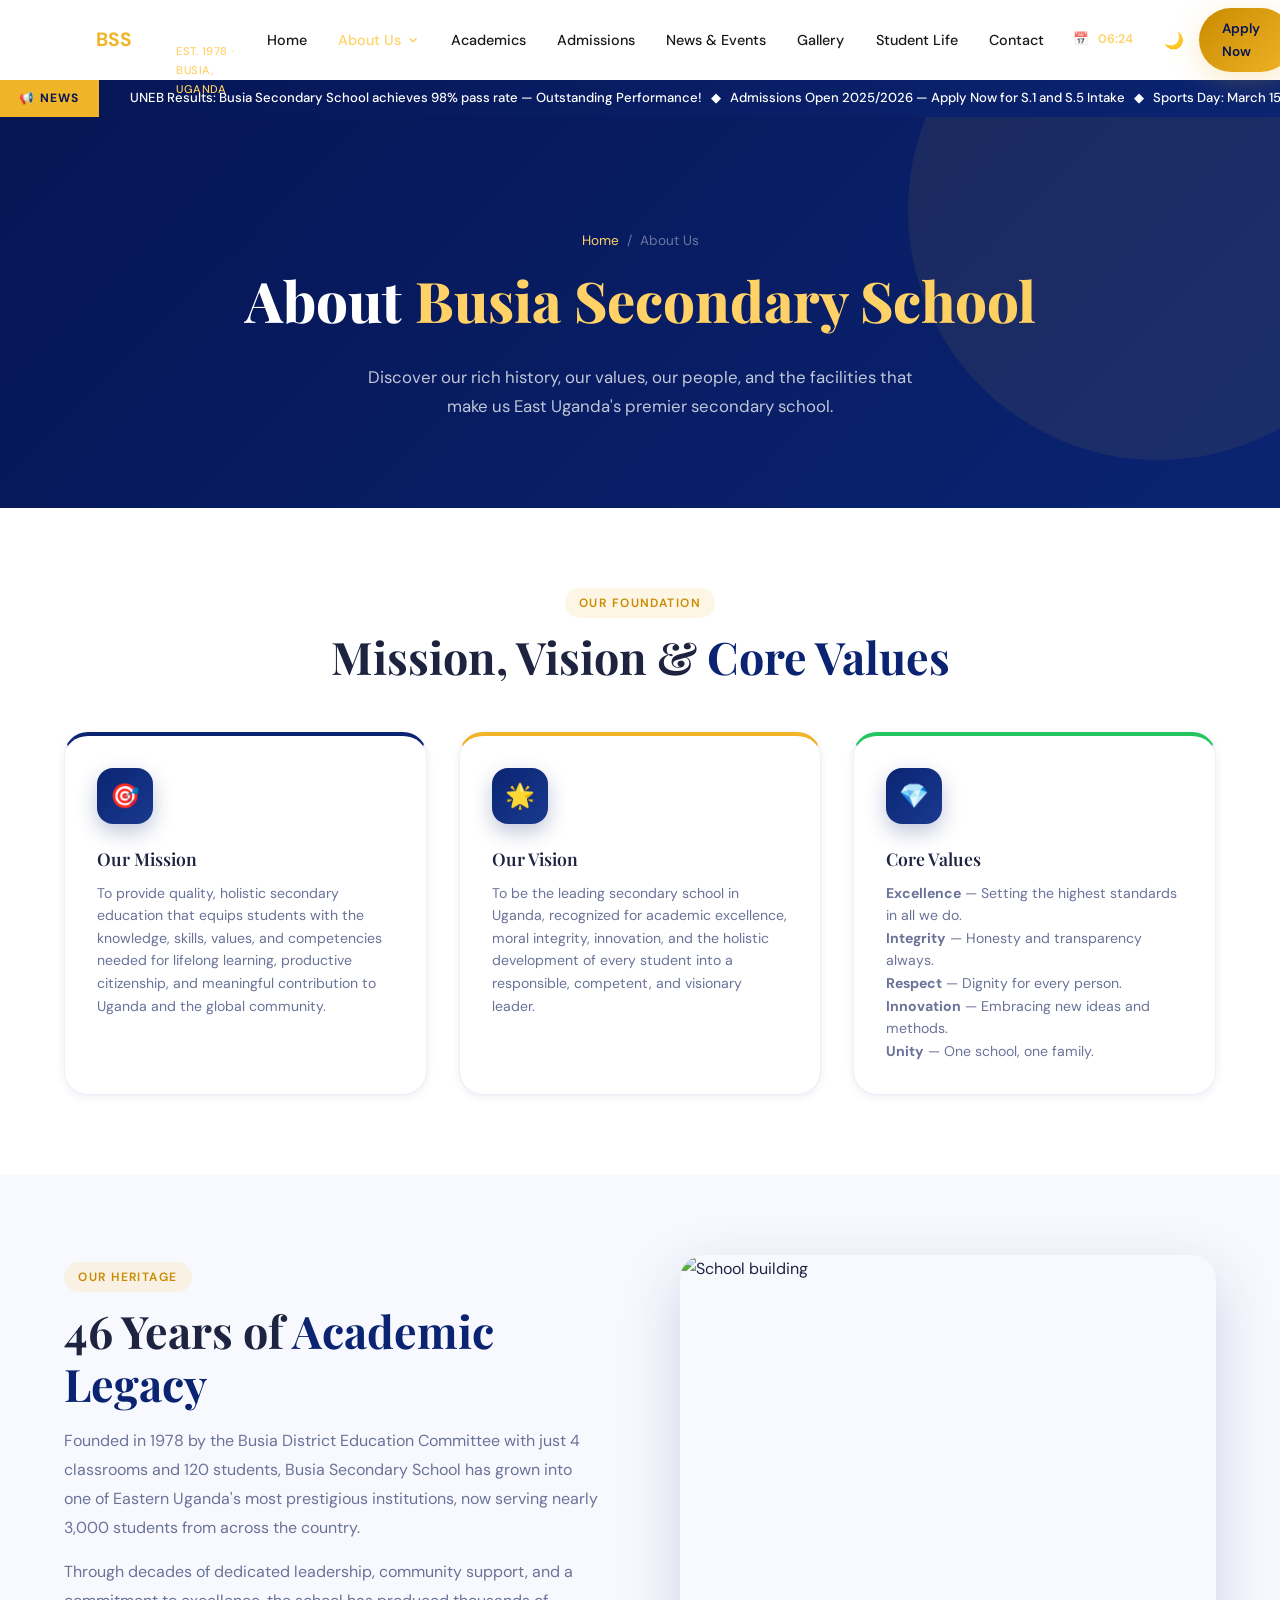
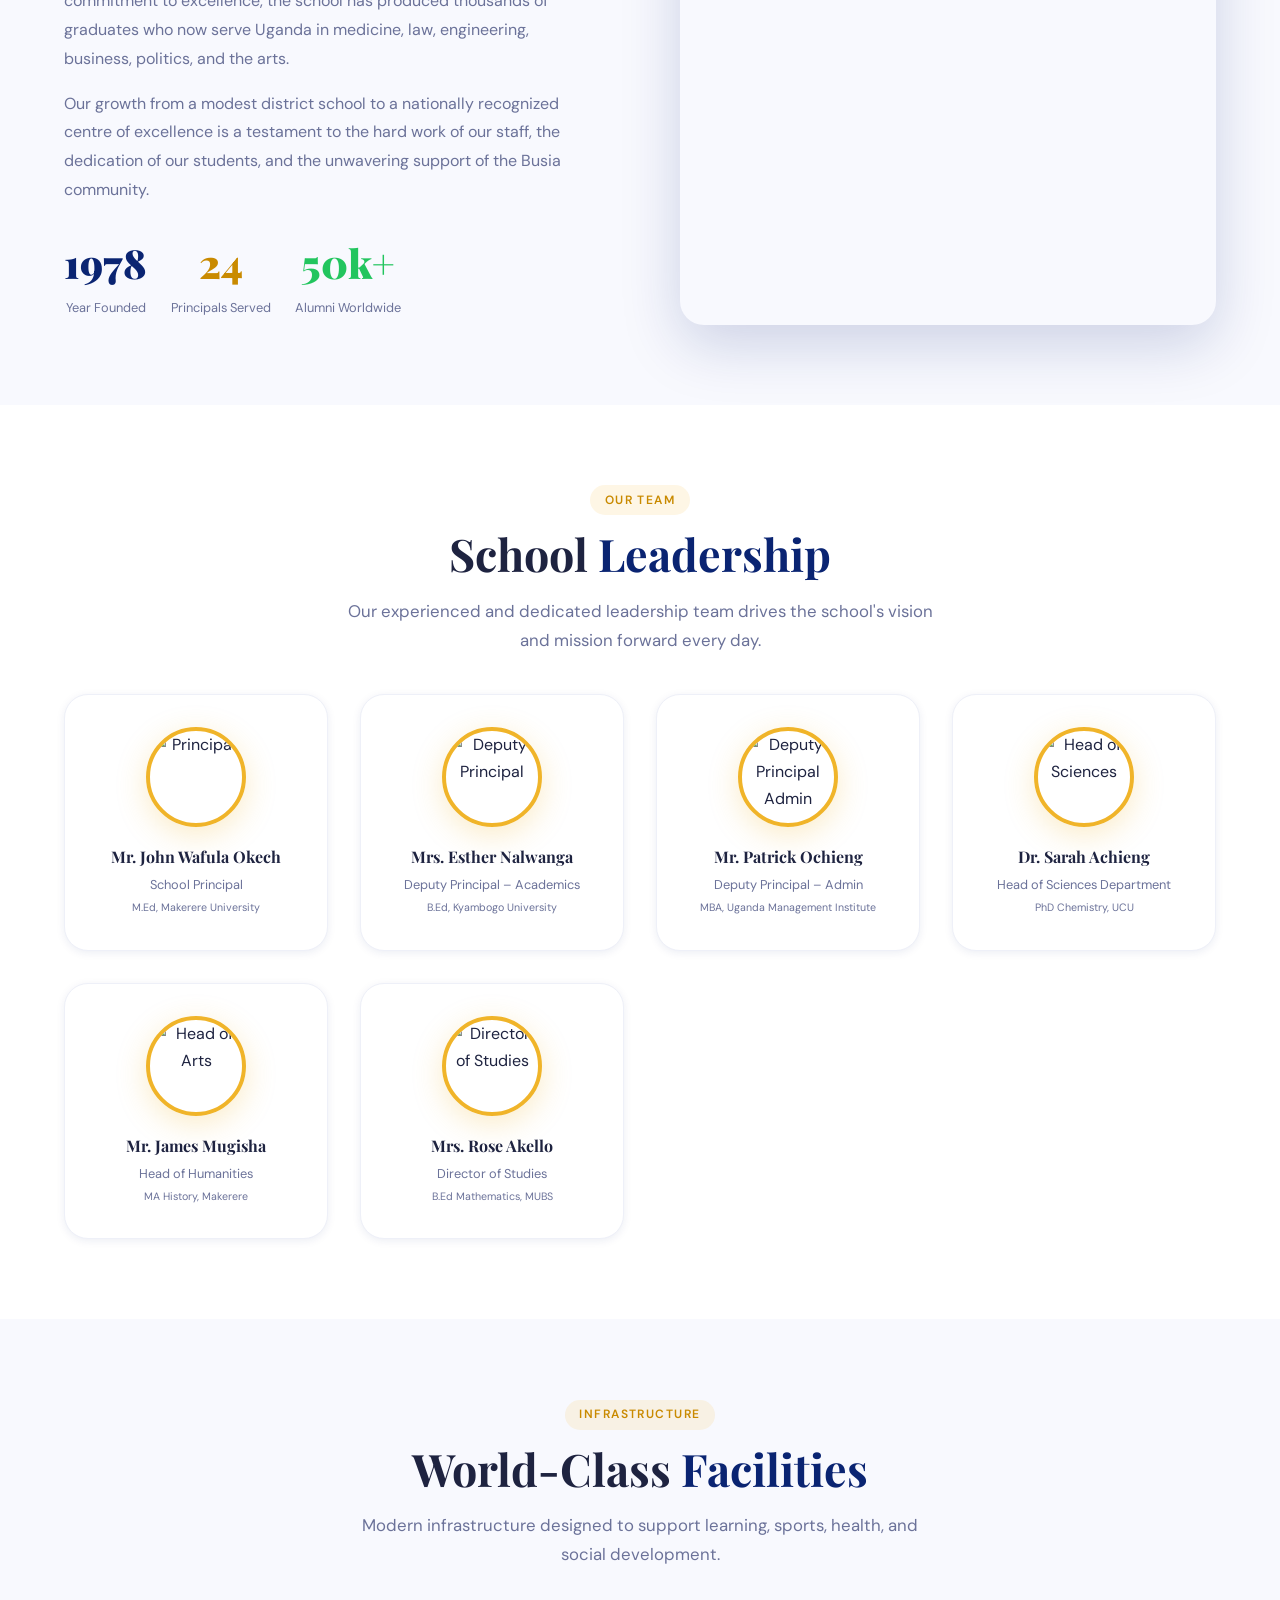
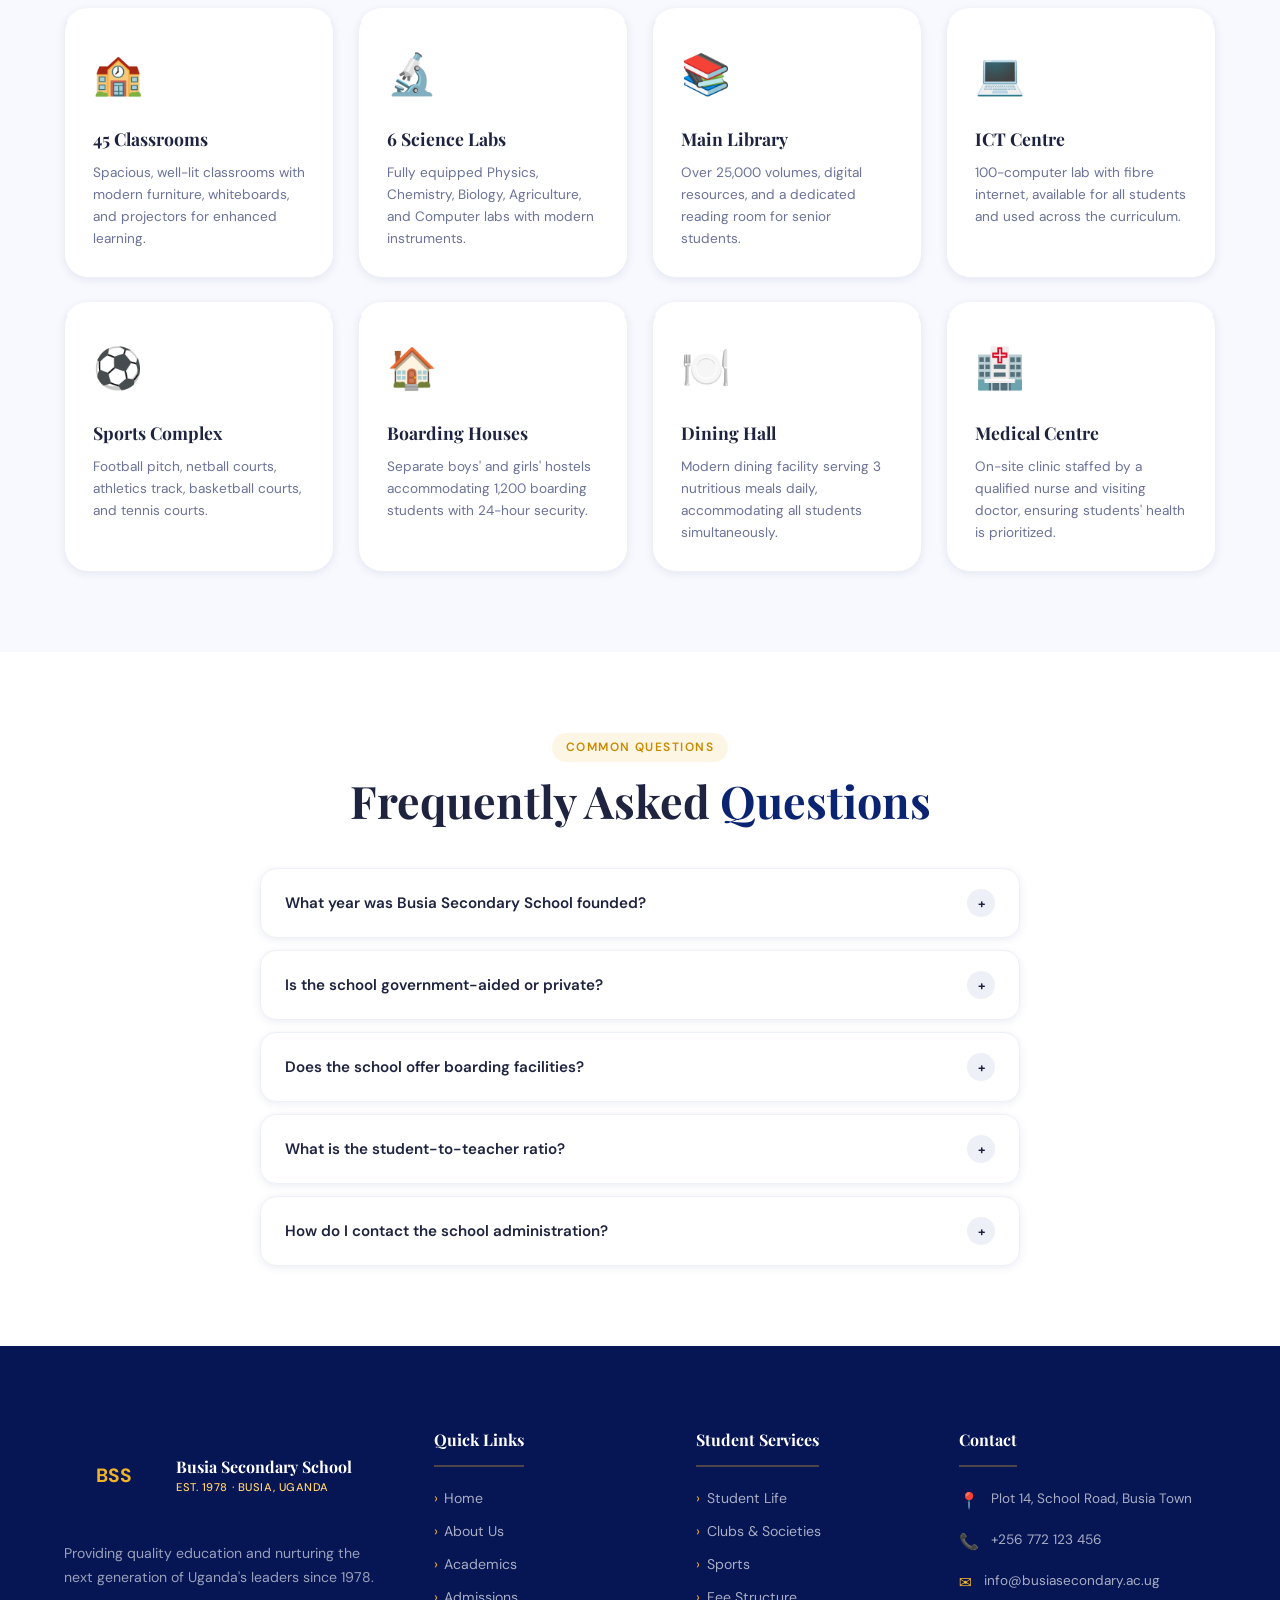
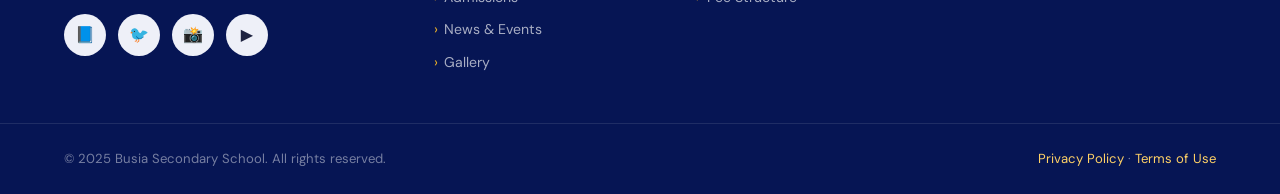
==== about.html @ 971a9e9c "Add files via upload ssb full website" ====
<!DOCTYPE html>
<html lang="en" data-theme="light">
<head>
  <meta charset="UTF-8" /><meta name="viewport" content="width=device-width,initial-scale=1.0"/>
  <meta name="description" content="About Busia Secondary School — our history, mission, vision, leadership, and world-class facilities."/>
  <title>About Us | Busia Secondary School</title>
  <link rel="stylesheet" href="css/style.css"/>
</head>
<body>
<div id="preloader"><div class="preloader-logo">BUSIA <span>SS</span></div><div class="preloader-bar"><div class="preloader-fill"></div></div></div>
<button id="back-top" aria-label="Back to top">↑</button>

<!-- NAVBAR (shared) -->
<nav id="navbar" role="navigation" aria-label="Main navigation">
  <div class="container">
    <a href="index.html" class="nav-logo"><div class="nav-logo-icon">BSS</div><div class="nav-logo-text"><strong>Busia Secondary School</strong><span>Est. 1978 · Busia, Uganda</span></div></a>
    <ul class="nav-menu">
      <li><a href="index.html" class="nav-link">Home</a></li>
      <li class="nav-item"><a href="about.html" class="nav-link active">About Us <svg class="chevron" viewBox="0 0 24 24" fill="none" stroke="currentColor" stroke-width="2.5"><path d="M6 9l6 6 6-6"/></svg></a><div class="dropdown"><a href="#mission">Mission & Vision</a><a href="#history">School History</a><a href="#staff">Faculty & Staff</a><a href="#facilities">Facilities</a></div></li>
      <li><a href="academics.html" class="nav-link">Academics</a></li>
      <li><a href="admissions.html" class="nav-link">Admissions</a></li>
      <li><a href="news.html" class="nav-link">News & Events</a></li>
      <li><a href="gallery.html" class="nav-link">Gallery</a></li>
      <li><a href="student-life.html" class="nav-link">Student Life</a></li>
      <li><a href="contact.html" class="nav-link">Contact</a></li>
    </ul>
    <div class="nav-actions">
      <div class="datetime-widget">📅 <span id="live-time">--:--</span></div>
      <button class="dark-toggle" aria-label="Toggle dark mode">🌙</button>
      <a href="admissions.html" class="btn btn-gold btn-sm">Apply Now</a>
      <button class="hamburger" id="hamburger" aria-label="Open menu"><span></span><span></span><span></span></button>
    </div>
  </div>
</nav>
<nav class="mobile-menu" id="mobileMenu"><a href="index.html" class="nav-link">🏠 Home</a><a href="about.html" class="nav-link">📖 About Us</a><a href="academics.html" class="nav-link">📚 Academics</a><a href="admissions.html" class="nav-link">📝 Admissions</a><a href="news.html" class="nav-link">📰 News & Events</a><a href="gallery.html" class="nav-link">🖼️ Gallery</a><a href="student-life.html" class="nav-link">🎓 Student Life</a><a href="contact.html" class="nav-link">📞 Contact</a><div style="margin-top:2rem"><a href="admissions.html" class="btn btn-gold" style="width:100%;justify-content:center;margin-bottom:.75rem">Apply Now</a><button class="dark-toggle" style="width:100%;background:rgba(255,255,255,.08);border-radius:8px;height:42px;color:#fff;font-size:.9rem">🌙 Toggle Dark Mode</button></div></nav>

<!-- TICKER -->
<div class="ticker-wrap"><div class="ticker-label">📢 News</div><div class="ticker-track" id="ticker-track">Loading…</div></div>

<!-- PAGE HERO -->
<section class="page-hero">
  <div class="container">
    <nav class="breadcrumb" aria-label="Breadcrumb"><a href="index.html">Home</a><span>/</span><span>About Us</span></nav>
    <h1 class="page-hero-title">About <span>Busia Secondary School</span></h1>
    <p class="page-hero-sub">Discover our rich history, our values, our people, and the facilities that make us East Uganda's premier secondary school.</p>
  </div>
</section>

<!-- MISSION & VISION -->
<section class="section" id="mission" aria-labelledby="mission-heading">
  <div class="container">
    <div class="text-center" style="margin-bottom:3rem">
      <span class="section-tag">Our Foundation</span>
      <h2 id="mission-heading" class="section-title">Mission, Vision & <span>Core Values</span></h2>
    </div>
    <div style="display:grid;grid-template-columns:repeat(auto-fit,minmax(280px,1fr));gap:2rem">
      <div class="info-card reveal" style="border-top:4px solid var(--primary)">
        <div class="info-card-icon">🎯</div>
        <h3 class="info-card-title">Our Mission</h3>
        <p class="info-card-text">To provide quality, holistic secondary education that equips students with the knowledge, skills, values, and competencies needed for lifelong learning, productive citizenship, and meaningful contribution to Uganda and the global community.</p>
      </div>
      <div class="info-card reveal reveal-delay-1" style="border-top:4px solid var(--gold)">
        <div class="info-card-icon">🌟</div>
        <h3 class="info-card-title">Our Vision</h3>
        <p class="info-card-text">To be the leading secondary school in Uganda, recognized for academic excellence, moral integrity, innovation, and the holistic development of every student into a responsible, competent, and visionary leader.</p>
      </div>
      <div class="info-card reveal reveal-delay-2" style="border-top:4px solid var(--success)">
        <div class="info-card-icon">💎</div>
        <h3 class="info-card-title">Core Values</h3>
        <p class="info-card-text"><strong>Excellence</strong> — Setting the highest standards in all we do.<br/><strong>Integrity</strong> — Honesty and transparency always.<br/><strong>Respect</strong> — Dignity for every person.<br/><strong>Innovation</strong> — Embracing new ideas and methods.<br/><strong>Unity</strong> — One school, one family.</p>
      </div>
    </div>
  </div>
</section>

<!-- HISTORY -->
<section class="section section--gray" id="history" aria-labelledby="history-heading">
  <div class="container">
    <div class="welcome-grid">
      <div class="welcome-text reveal">
        <span class="section-tag">Our Heritage</span>
        <h2 id="history-heading" class="section-title">46 Years of <span>Academic Legacy</span></h2>
        <p style="color:var(--text-light);margin-bottom:1rem;line-height:1.8">Founded in 1978 by the Busia District Education Committee with just 4 classrooms and 120 students, Busia Secondary School has grown into one of Eastern Uganda's most prestigious institutions, now serving nearly 3,000 students from across the country.</p>
        <p style="color:var(--text-light);margin-bottom:1rem;line-height:1.8">Through decades of dedicated leadership, community support, and a commitment to excellence, the school has produced thousands of graduates who now serve Uganda in medicine, law, engineering, business, politics, and the arts.</p>
        <p style="color:var(--text-light);margin-bottom:1.5rem;line-height:1.8">Our growth from a modest district school to a nationally recognized centre of excellence is a testament to the hard work of our staff, the dedication of our students, and the unwavering support of the Busia community.</p>
        <div style="display:flex;gap:1.5rem;flex-wrap:wrap">
          <div style="text-align:center">
            <div style="font-family:var(--font-display);font-size:2.5rem;font-weight:900;color:var(--primary)">1978</div>
            <div style="font-size:.8rem;color:var(--text-light)">Year Founded</div>
          </div>
          <div style="text-align:center">
            <div style="font-family:var(--font-display);font-size:2.5rem;font-weight:900;color:var(--gold-dark)">24</div>
            <div style="font-size:.8rem;color:var(--text-light)">Principals Served</div>
          </div>
          <div style="text-align:center">
            <div style="font-family:var(--font-display);font-size:2.5rem;font-weight:900;color:var(--success)">50k+</div>
            <div style="font-size:.8rem;color:var(--text-light)">Alumni Worldwide</div>
          </div>
        </div>
      </div>
      <div class="welcome-img-wrap reveal reveal-delay-2">
        <img src="https://images.unsplash.com/photo-1503676260728-1c00da094a0b?w=600&q=80" alt="School building" class="welcome-img" loading="lazy"/>
      </div>
    </div>
  </div>
</section>

<!-- STAFF -->
<section class="section" id="staff" aria-labelledby="staff-heading">
  <div class="container">
    <div class="text-center" style="margin-bottom:2.5rem">
      <span class="section-tag">Our Team</span>
      <h2 id="staff-heading" class="section-title">School <span>Leadership</span></h2>
      <p class="section-subtitle">Our experienced and dedicated leadership team drives the school's vision and mission forward every day.</p>
    </div>
    <div class="leadership-grid">
      <div class="leader-card reveal">
        <img src="https://i.pravatar.cc/100?img=51" alt="Principal" class="leader-photo"/>
        <div class="leader-name">Mr. John Wafula Okech</div>
        <div class="leader-role">School Principal<br/><small style="color:var(--text-light)">M.Ed, Makerere University</small></div>
      </div>
      <div class="leader-card reveal reveal-delay-1">
        <img src="https://i.pravatar.cc/100?img=33" alt="Deputy Principal" class="leader-photo"/>
        <div class="leader-name">Mrs. Esther Nalwanga</div>
        <div class="leader-role">Deputy Principal – Academics<br/><small style="color:var(--text-light)">B.Ed, Kyambogo University</small></div>
      </div>
      <div class="leader-card reveal reveal-delay-2">
        <img src="https://i.pravatar.cc/100?img=15" alt="Deputy Principal Admin" class="leader-photo"/>
        <div class="leader-name">Mr. Patrick Ochieng</div>
        <div class="leader-role">Deputy Principal – Admin<br/><small style="color:var(--text-light)">MBA, Uganda Management Institute</small></div>
      </div>
      <div class="leader-card reveal reveal-delay-3">
        <img src="https://i.pravatar.cc/100?img=22" alt="Head of Sciences" class="leader-photo"/>
        <div class="leader-name">Dr. Sarah Achieng</div>
        <div class="leader-role">Head of Sciences Department<br/><small style="color:var(--text-light)">PhD Chemistry, UCU</small></div>
      </div>
      <div class="leader-card reveal">
        <img src="https://i.pravatar.cc/100?img=60" alt="Head of Arts" class="leader-photo"/>
        <div class="leader-name">Mr. James Mugisha</div>
        <div class="leader-role">Head of Humanities<br/><small style="color:var(--text-light)">MA History, Makerere</small></div>
      </div>
      <div class="leader-card reveal reveal-delay-1">
        <img src="https://i.pravatar.cc/100?img=47" alt="Director of Studies" class="leader-photo"/>
        <div class="leader-name">Mrs. Rose Akello</div>
        <div class="leader-role">Director of Studies<br/><small style="color:var(--text-light)">B.Ed Mathematics, MUBS</small></div>
      </div>
    </div>
  </div>
</section>

<!-- FACILITIES -->
<section class="section section--gray" id="facilities" aria-labelledby="facilities-heading">
  <div class="container">
    <div class="text-center" style="margin-bottom:2.5rem">
      <span class="section-tag">Infrastructure</span>
      <h2 id="facilities-heading" class="section-title">World-Class <span>Facilities</span></h2>
      <p class="section-subtitle">Modern infrastructure designed to support learning, sports, health, and social development.</p>
    </div>
    <div style="display:grid;grid-template-columns:repeat(auto-fill,minmax(250px,1fr));gap:1.5rem">
      <div class="subject-card reveal"><div class="subject-icon">🏫</div><div class="subject-name">45 Classrooms</div><div class="subject-desc">Spacious, well-lit classrooms with modern furniture, whiteboards, and projectors for enhanced learning.</div></div>
      <div class="subject-card reveal reveal-delay-1"><div class="subject-icon">🔬</div><div class="subject-name">6 Science Labs</div><div class="subject-desc">Fully equipped Physics, Chemistry, Biology, Agriculture, and Computer labs with modern instruments.</div></div>
      <div class="subject-card reveal reveal-delay-2"><div class="subject-icon">📚</div><div class="subject-name">Main Library</div><div class="subject-desc">Over 25,000 volumes, digital resources, and a dedicated reading room for senior students.</div></div>
      <div class="subject-card reveal reveal-delay-3"><div class="subject-icon">💻</div><div class="subject-name">ICT Centre</div><div class="subject-desc">100-computer lab with fibre internet, available for all students and used across the curriculum.</div></div>
      <div class="subject-card reveal"><div class="subject-icon">⚽</div><div class="subject-name">Sports Complex</div><div class="subject-desc">Football pitch, netball courts, athletics track, basketball courts, and tennis courts.</div></div>
      <div class="subject-card reveal reveal-delay-1"><div class="subject-icon">🏠</div><div class="subject-name">Boarding Houses</div><div class="subject-desc">Separate boys' and girls' hostels accommodating 1,200 boarding students with 24-hour security.</div></div>
      <div class="subject-card reveal reveal-delay-2"><div class="subject-icon">🍽️</div><div class="subject-name">Dining Hall</div><div class="subject-desc">Modern dining facility serving 3 nutritious meals daily, accommodating all students simultaneously.</div></div>
      <div class="subject-card reveal reveal-delay-3"><div class="subject-icon">🏥</div><div class="subject-name">Medical Centre</div><div class="subject-desc">On-site clinic staffed by a qualified nurse and visiting doctor, ensuring students' health is prioritized.</div></div>
    </div>
  </div>
</section>

<!-- FAQ -->
<section class="section" aria-labelledby="faq-heading">
  <div class="container">
    <div class="text-center" style="margin-bottom:2.5rem">
      <span class="section-tag">Common Questions</span>
      <h2 id="faq-heading" class="section-title">Frequently Asked <span>Questions</span></h2>
    </div>
    <div class="faq-list">
      <div class="faq-item"><button class="faq-question">What year was Busia Secondary School founded? <div class="faq-icon">+</div></button><div class="faq-answer">Busia Secondary School was founded in 1978 by the Busia District Education Committee. We have been providing quality education for over 46 years and have grown to become one of the leading secondary schools in Eastern Uganda.</div></div>
      <div class="faq-item"><button class="faq-question">Is the school government-aided or private? <div class="faq-icon">+</div></button><div class="faq-answer">Busia Secondary School is a government-aided school, which means it receives partial funding from the Uganda government under the Universal Secondary Education (USE) program, while also charging supplementary fees to support quality education and facilities maintenance.</div></div>
      <div class="faq-item"><button class="faq-question">Does the school offer boarding facilities? <div class="faq-icon">+</div></button><div class="faq-answer">Yes. We have modern boarding facilities for both boys and girls, accommodating up to 1,200 students. Our hostels have 24-hour security, clean ablution blocks, and comfortable dormitories. Day scholars are also welcome.</div></div>
      <div class="faq-item"><button class="faq-question">What is the student-to-teacher ratio? <div class="faq-icon">+</div></button><div class="faq-answer">We maintain an average student-to-teacher ratio of 23:1, well within Uganda's recommended guidelines. This ensures that each student receives adequate attention and support from our 124 qualified teaching staff.</div></div>
      <div class="faq-item"><button class="faq-question">How do I contact the school administration? <div class="faq-icon">+</div></button><div class="faq-answer">You can reach us by phone at +256 772 123 456, by email at info@busiasecondary.ac.ug, or visit our offices Monday to Friday, 8:00 AM – 5:00 PM. Our Contact page also has a form you can fill and we'll respond within 24 hours.</div></div>
    </div>
  </div>
</section>

<!-- FOOTER -->
<footer class="footer">
  <div class="container"><div class="footer-grid"><div class="footer-brand"><a href="index.html" class="nav-logo" style="margin-bottom:.5rem"><div class="nav-logo-icon">BSS</div><div class="nav-logo-text"><strong style="color:#fff">Busia Secondary School</strong><span>Est. 1978 · Busia, Uganda</span></div></a><p>Providing quality education and nurturing the next generation of Uganda's leaders since 1978.</p><div class="social-links"><a href="#" class="social-link">📘</a><a href="#" class="social-link">🐦</a><a href="#" class="social-link">📸</a><a href="#" class="social-link">▶️</a></div></div><div><div class="footer-heading">Quick Links</div><nav class="footer-links"><a href="index.html">Home</a><a href="about.html">About Us</a><a href="academics.html">Academics</a><a href="admissions.html">Admissions</a><a href="news.html">News & Events</a><a href="gallery.html">Gallery</a></nav></div><div><div class="footer-heading">Student Services</div><nav class="footer-links"><a href="student-life.html">Student Life</a><a href="student-life.html#clubs">Clubs & Societies</a><a href="student-life.html#sports">Sports</a><a href="admissions.html#fees">Fee Structure</a></nav></div><div><div class="footer-heading">Contact</div><div class="footer-contact-item"><span>📍</span><span>Plot 14, School Road, Busia Town</span></div><div class="footer-contact-item"><span>📞</span><span>+256 772 123 456</span></div><div class="footer-contact-item"><span>✉️</span><span>info@busiasecondary.ac.ug</span></div></div></div></div>
  <div class="footer-bottom"><div class="container" style="display:flex;justify-content:space-between;align-items:center;flex-wrap:wrap;gap:1rem"><span>© 2025 Busia Secondary School. All rights reserved.</span><span><a href="#">Privacy Policy</a> · <a href="#">Terms of Use</a></span></div></div>
</footer>
<div class="lightbox" id="lightbox"><div class="lightbox-content"><img id="lightbox-img" src="" alt=""/></div><button class="lightbox-close" id="lightbox-close">✕</button></div>
<script src="js/script.js"></script>
</body>
</html>
---- css/style.css ----
/* ============================================================
   BUSIA SECONDARY SCHOOL - Main Stylesheet
   Author: Web Team
   Version: 1.0
   ============================================================ */

/* ── Google Fonts ── */
@import url('https://fonts.googleapis.com/css2?family=Playfair+Display:wght@400;600;700;900&family=DM+Sans:wght@300;400;500;600;700&display=swap');

/* ── CSS Custom Properties ── */
:root {
  /* Colors */
  --primary:       #0a2472;
  --primary-light: #1a3a8f;
  --primary-dark:  #061554;
  --gold:          #f0b429;
  --gold-light:    #ffd166;
  --gold-dark:     #c98a00;
  --white:         #ffffff;
  --off-white:     #f8f9fe;
  --light-gray:    #eef0f8;
  --mid-gray:      #a0a8c3;
  --dark-gray:     #4a5270;
  --text:          #1e2340;
  --text-light:    #6b7299;
  --success:       #22c55e;
  --error:         #ef4444;

  /* Dark Mode Colors */
  --dm-bg:         #0d1117;
  --dm-surface:    #161b22;
  --dm-border:     #30363d;
  --dm-text:       #e6edf3;
  --dm-text-light: #8b949e;

  /* Typography */
  --font-display: 'Playfair Display', Georgia, serif;
  --font-body:    'DM Sans', system-ui, sans-serif;

  /* Spacing */
  --section-pad: 5rem 0;
  --container-w: 1200px;
  --nav-h:       80px;

  /* Shadows */
  --shadow-sm:  0 2px 8px rgba(10,36,114,.08);
  --shadow-md:  0 8px 30px rgba(10,36,114,.12);
  --shadow-lg:  0 20px 60px rgba(10,36,114,.18);
  --shadow-gold:0 8px 30px rgba(240,180,41,.25);

  /* Radius */
  --radius-sm:  8px;
  --radius-md:  16px;
  --radius-lg:  24px;
  --radius-xl:  40px;

  /* Transitions */
  --ease:       cubic-bezier(.4,0,.2,1);
  --ease-spring:cubic-bezier(.34,1.56,.64,1);
}

/* ── Dark Mode Variables ── */
[data-theme="dark"] {
  --white:      var(--dm-bg);
  --off-white:  var(--dm-surface);
  --light-gray: var(--dm-border);
  --text:       var(--dm-text);
  --text-light: var(--dm-text-light);
  --primary:    #3b82f6;
  --primary-light:#60a5fa;
  background-color: var(--dm-bg);
  color: var(--dm-text);
}

/* ── Reset & Base ── */
*, *::before, *::after { box-sizing: border-box; margin: 0; padding: 0; }
html { scroll-behavior: smooth; font-size: 16px; }
body {
  font-family: var(--font-body);
  color: var(--text);
  background: var(--white);
  line-height: 1.7;
  overflow-x: hidden;
  transition: background .3s var(--ease), color .3s var(--ease);
}
img { max-width: 100%; height: auto; display: block; }
a  { text-decoration: none; color: inherit; }
ul { list-style: none; }
button { cursor: pointer; border: none; background: none; font-family: var(--font-body); }
input, textarea, select { font-family: var(--font-body); }

/* ── Preloader ── */
#preloader {
  position: fixed; inset: 0; z-index: 9999;
  background: var(--primary-dark);
  display: flex; flex-direction: column;
  align-items: center; justify-content: center;
  transition: opacity .5s var(--ease), visibility .5s var(--ease);
}
#preloader.hidden { opacity: 0; visibility: hidden; }
.preloader-logo {
  font-family: var(--font-display);
  font-size: 2rem; font-weight: 700;
  color: var(--white);
  margin-bottom: 1.5rem;
  animation: pulse 1.5s ease-in-out infinite;
}
.preloader-logo span { color: var(--gold); }
.preloader-bar {
  width: 200px; height: 3px;
  background: rgba(255,255,255,.2);
  border-radius: 99px; overflow: hidden;
}
.preloader-fill {
  height: 100%; width: 0;
  background: linear-gradient(90deg, var(--gold), var(--gold-light));
  border-radius: 99px;
  animation: load 2s var(--ease) forwards;
}
@keyframes load   { to { width: 100%; } }
@keyframes pulse  { 0%,100%{opacity:1}50%{opacity:.5} }

/* ── Container ── */
.container {
  width: 100%;
  max-width: var(--container-w);
  margin: 0 auto;
  padding: 0 1.5rem;
}

/* ── Utility Classes ── */
.section       { padding: var(--section-pad); }
.section--gray { background: var(--off-white); }
.section--dark { background: var(--primary-dark); color: var(--white); }
.text-center   { text-align: center; }
.text-gold     { color: var(--gold); }
.text-primary  { color: var(--primary); }
.flex          { display: flex; }
.flex-center   { display: flex; align-items: center; justify-content: center; }
.grid          { display: grid; }
.hidden        { display: none !important; }
.sr-only       { position:absolute;width:1px;height:1px;overflow:hidden;clip:rect(0,0,0,0); }

/* Section Header */
.section-tag {
  display: inline-block;
  font-size: .75rem; font-weight: 600;
  letter-spacing: .12em; text-transform: uppercase;
  color: var(--gold-dark);
  background: rgba(240,180,41,.12);
  padding: .3rem .9rem; border-radius: 99px;
  margin-bottom: .75rem;
}
[data-theme="dark"] .section-tag { color: var(--gold-light); background: rgba(240,180,41,.15); }
.section-title {
  font-family: var(--font-display);
  font-size: clamp(1.8rem, 4vw, 2.8rem);
  font-weight: 700; line-height: 1.2;
  color: var(--text);
  margin-bottom: 1rem;
}
.section-title span { color: var(--primary); }
[data-theme="dark"] .section-title span { color: var(--gold-light); }
.section-subtitle {
  font-size: 1.05rem; color: var(--text-light);
  max-width: 600px; margin: 0 auto 2.5rem;
  line-height: 1.7;
}

/* ── Buttons ── */
.btn {
  display: inline-flex; align-items: center; gap: .5rem;
  padding: .8rem 2rem;
  font-size: .95rem; font-weight: 600;
  border-radius: 99px;
  transition: all .3s var(--ease);
  position: relative; overflow: hidden;
}
.btn::after {
  content: ''; position: absolute; inset: 0;
  background: rgba(255,255,255,.15);
  transform: translateX(-110%) skewX(-15deg);
  transition: transform .4s var(--ease);
}
.btn:hover::after { transform: translateX(110%) skewX(-15deg); }
.btn-primary {
  background: linear-gradient(135deg, var(--primary), var(--primary-light));
  color: var(--white);
  box-shadow: 0 4px 20px rgba(10,36,114,.3);
}
.btn-primary:hover { box-shadow: 0 8px 30px rgba(10,36,114,.4); transform: translateY(-2px); }
.btn-gold {
  background: linear-gradient(135deg, var(--gold-dark), var(--gold));
  color: var(--primary-dark);
  box-shadow: var(--shadow-gold);
}
.btn-gold:hover { box-shadow: 0 12px 40px rgba(240,180,41,.4); transform: translateY(-2px); }
.btn-outline {
  border: 2px solid rgba(255,255,255,.6);
  color: var(--white);
}
.btn-outline:hover { background: rgba(255,255,255,.15); border-color: var(--white); }
.btn-outline-dark {
  border: 2px solid var(--primary);
  color: var(--primary);
}
.btn-outline-dark:hover { background: var(--primary); color: var(--white); }
.btn-sm { padding: .55rem 1.4rem; font-size: .85rem; }

/* ── Navbar ── */
#navbar {
  position: fixed; top: 0; left: 0; right: 0; z-index: 1000;
  height: var(--nav-h);
  display: flex; align-items: center;
  transition: all .4s var(--ease);
}
#navbar .container { display: flex; align-items: center; justify-content: space-between; width: 100%; }
#navbar.scrolled {
  background: rgba(255,255,255,.92);
  backdrop-filter: blur(20px);
  box-shadow: var(--shadow-md);
  height: 65px;
}
[data-theme="dark"] #navbar.scrolled {
  background: rgba(13,17,23,.92);
}

.nav-logo {
  display: flex; align-items: center; gap: .75rem;
}
.nav-logo-icon {
  width: 100px; height: 100px;
  border-radius: 12px;
  display: flex; align-items: center; justify-content: center;
  font-size: 1.2rem; font-weight: 700; color: var(--gold);
  flex-shrink: 0;
}
.nav-logo-text { line-height: 1.2; }
.nav-logo-text strong {
  display: block;
  font-family: var(--font-display);
  font-size: 1rem; font-weight: 700;
  color: var(--white);
  transition: color .3s;
}
.nav-logo-text span {
  font-size: .7rem; font-weight: 500;
  color: var(--gold-light);
  letter-spacing: .05em;
  text-transform: uppercase;
}
#navbar.scrolled .nav-logo-text strong { color: var(--text); }
#navbar.scrolled .nav-logo-text span  { color: var(--text-light); }

.nav-menu { display: flex; align-items: center; gap: .25rem; }
.nav-item { position: relative; }
.nav-link {
  display: flex; align-items: center; gap: .3rem;
  padding: .5rem .85rem;
  font-size: .9rem; font-weight: 500;
  color: rgba(0, 0, 0, 0.9);
  border-radius: var(--radius-sm);
  transition: all .2s var(--ease);
  white-space: nowrap;
}
.nav-link:hover, .nav-link.active {
  color: var(--gold-light);
  background: rgba(255,255,255,.1);
}
#navbar.scrolled .nav-link { color: var(--text); }
#navbar.scrolled .nav-link:hover { color: var(--primary); background: var(--light-gray); }
.nav-link .chevron {
  width: 14px; height: 14px;
  transition: transform .2s var(--ease);
  flex-shrink: 0;
}
.nav-item:hover .chevron { transform: rotate(180deg); }

/* Dropdown */
.dropdown {
  position: absolute; top: calc(100% + .5rem); left: 50%;
  transform: translateX(-50%) translateY(10px);
  min-width: 200px;
  background: var(--white);
  border-radius: var(--radius-md);
  box-shadow: var(--shadow-lg);
  padding: .5rem;
  opacity: 0; visibility: hidden;
  transition: all .25s var(--ease);
  pointer-events: none;
  border: 1px solid var(--light-gray);
}
[data-theme="dark"] .dropdown {
  background: var(--dm-surface);
  border-color: var(--dm-border);
}
.nav-item:hover .dropdown {
  opacity: 1; visibility: visible;
  transform: translateX(-50%) translateY(0);
  pointer-events: auto;
}
.dropdown a {
  display: block; padding: .55rem 1rem;
  font-size: .88rem; font-weight: 500;
  color: var(--text);
  border-radius: var(--radius-sm);
  transition: all .2s var(--ease);
}
.dropdown a:hover { background: var(--light-gray); color: var(--primary); padding-left: 1.3rem; }
[data-theme="dark"] .dropdown a:hover { background: var(--dm-border); color: var(--gold-light); }

.nav-actions { display: flex; align-items: center; gap: .75rem; }
.dark-toggle {
  width: 38px; height: 38px;
  border-radius: 50%;
  display: flex; align-items: center; justify-content: center;
  background: rgba(255,255,255,.15);
  color: var(--white);
  font-size: 1rem;
  transition: all .3s var(--ease);
}
.dark-toggle:hover { background: rgba(255,255,255,.25); transform: rotate(20deg); }
#navbar.scrolled .dark-toggle { background: var(--light-gray); color: var(--text); }

.hamburger {
  display: none; flex-direction: column; gap: 5px;
  width: 38px; height: 38px; padding: 8px;
  background: rgba(255,255,255,.15);
  border-radius: var(--radius-sm);
  transition: background .2s;
}
.hamburger span {
  display: block; height: 2px;
  background: var(--white);
  border-radius: 2px;
  transition: all .3s var(--ease);
}
#navbar.scrolled .hamburger span { background: var(--text); }
.hamburger.open span:nth-child(1) { transform: rotate(45deg) translate(5px,5px); }
.hamburger.open span:nth-child(2) { opacity: 0; }
.hamburger.open span:nth-child(3) { transform: rotate(-45deg) translate(5px,-5px); }

/* Mobile Nav */
.mobile-menu {
  position: fixed; top: 0; left: 0; right: 0; bottom: 0; z-index: 999;
  background: var(--primary-dark);
  transform: translateX(100%);
  transition: transform .4s var(--ease);
  display: flex; flex-direction: column;
  overflow-y: auto;
  padding: 6rem 1.5rem 2rem;
}
[data-theme="dark"] .mobile-menu { background: var(--dm-surface); }
.mobile-menu.open { transform: translateX(0); }
.mobile-menu .nav-link {
  display: block; color: rgba(255,255,255,.85);
  padding: .85rem 1rem;
  border-bottom: 1px solid rgba(255,255,255,.08);
  font-size: 1.05rem;
}
.mobile-menu .nav-link:hover { color: var(--gold-light); background: rgba(255,255,255,.06); }
.mobile-dropdown { padding: .5rem 0 .5rem 1rem; display: none; }
.mobile-dropdown.open { display: block; }
.mobile-dropdown a { display:block; color:rgba(255,255,255,.7); padding:.5rem 1rem; font-size:.9rem; }
.mobile-dropdown a:hover { color: var(--gold-light); }

/* ── Announcements Ticker ── */
.ticker-wrap {
  background: linear-gradient(135deg, var(--primary-dark), var(--primary));
  color: var(--white);
  padding: .45rem 0;
  overflow: hidden;
  position: relative;
  z-index: 998;
  margin-top: var(--nav-h);
}
.ticker-label {
  position: absolute; left: 0; top: 0; bottom: 0; z-index: 1;
  background: var(--gold);
  color: var(--primary-dark);
  font-size: .75rem; font-weight: 700;
  letter-spacing: .1em; text-transform: uppercase;
  display: flex; align-items: center;
  padding: 0 1.2rem;
}
.ticker-track {
  display: flex; white-space: nowrap;
  animation: ticker 28s linear infinite;
  padding-left: 130px;
  font-size: .82rem; font-weight: 500;
}
.ticker-item { margin: 0 3rem; }
.ticker-item::before { content: '◆'; margin-right: .75rem; color: var(--gold); }
@keyframes ticker { 0%{transform:translateX(0)} 100%{transform:translateX(-50%)} }

/* ── Hero Section ── */
.hero {
  position: relative;
  min-height: 100vh;
  display: flex; align-items: center;
  overflow: hidden;
}
.hero-slider {
  position: absolute; inset: 0;
  z-index: 0;
}
.hero-slide {
  position: absolute; inset: 0;
  background-size: cover; background-position: center;
  opacity: 0; transition: opacity 1.2s var(--ease);
}
.hero-slide.active { opacity: 1; }
.hero-slide-1 {
  background-image: linear-gradient(135deg,rgba(6,21,84,.88) 0%,rgba(10,36,114,.7) 100%),
    url('../images/Busia-SS-classroom-after.jpg');
}
.hero-slide-2 {
  background-image: linear-gradient(135deg,rgba(6,21,84,.88) 0%,rgba(10,36,114,.7) 100%),
    url('../images/busia1.jpg');
}
.hero-slide-3 {
  background-image: linear-gradient(135deg,rgba(6,21,84,.88) 0%,rgba(10,36,114,.7) 100%),
    url('../images/mayende.jpg');
}
.hero-overlay {
  position: absolute; inset: 0; z-index: 1;
  background: radial-gradient(ellipse at 70% 50%, rgba(240,180,41,.06) 0%, transparent 70%);
}
.hero-content {
  position: relative; z-index: 2;
  max-width: 720px;
}
.hero-badge {
  display: inline-flex; align-items: center; gap: .5rem;
  background: rgba(255,255,255,.12);
  backdrop-filter: blur(10px);
  border: 1px solid rgba(255,255,255,.2);
  border-radius: 99px;
  padding: .4rem 1rem .4rem .6rem;
  font-size: .8rem; font-weight: 600;
  color: var(--white);
  margin-bottom: 1.5rem;
  animation: fadeInDown .8s var(--ease) both;
}
.hero-badge-dot {
  width: 8px; height: 8px;
  border-radius: 50%;
  background: var(--gold);
  animation: pulse 2s ease-in-out infinite;
}
.hero-title {
  font-family: var(--font-display);
  font-size: clamp(2.4rem, 6vw, 4.2rem);
  font-weight: 900; line-height: 1.1;
  color: var(--white);
  margin-bottom: 1.5rem;
  animation: fadeInUp .9s var(--ease) .1s both;
}
.hero-title span { color: var(--gold-light); }
.hero-typing {
  font-size: clamp(1rem, 2.5vw, 1.35rem);
  color: rgba(255,255,255,.85);
  min-height: 2rem;
  margin-bottom: .75rem;
  font-weight: 400;
  animation: fadeInUp .9s var(--ease) .2s both;
}
.cursor { display: inline-block; background: var(--gold); width: 2px; height: 1.2em; vertical-align: middle; animation: blink 1s step-end infinite; margin-left: 2px; }
@keyframes blink { 0%,100%{opacity:1} 50%{opacity:0} }
.hero-desc {
  font-size: 1.05rem; color: rgba(255,255,255,.75);
  margin-bottom: 2.5rem; max-width: 560px;
  animation: fadeInUp .9s var(--ease) .3s both;
}
.hero-buttons {
  display: flex; flex-wrap: wrap; gap: 1rem;
  animation: fadeInUp .9s var(--ease) .4s both;
}
.hero-dots {
  position: absolute; bottom: 2.5rem; left: 50%;
  transform: translateX(-50%); z-index: 3;
  display: flex; gap: .5rem;
}
.hero-dot {
  width: 8px; height: 8px; border-radius: 50%;
  background: rgba(255,255,255,.4);
  transition: all .3s; cursor: pointer;
}
.hero-dot.active { background: var(--gold); width: 24px; border-radius: 4px; }

/* Scroll indicator */
.scroll-indicator {
  position: absolute; bottom: 2rem; right: 3rem; z-index: 3;
  display: flex; flex-direction: column; align-items: center; gap: .4rem;
  color: rgba(255,255,255,.6); font-size: .7rem;
  letter-spacing: .1em; text-transform: uppercase;
  animation: fadeIn 1s var(--ease) 1s both;
}
.scroll-line {
  width: 1px; height: 50px;
  background: linear-gradient(to bottom, rgba(255,255,255,.6), transparent);
  animation: scrollDown 2s ease-in-out infinite;
}
@keyframes scrollDown { 0%,100%{transform:scaleY(1);transform-origin:top} 50%{transform:scaleY(.5);transform-origin:top} }

/* ── Stats Section ── */
.stats-section {
  background: var(--primary-dark);
  padding: 4rem 0;
  position: relative;
  overflow: hidden;
}
.stats-section::before {
  content: '';
  position: absolute; inset: 0;
  background: url("data:image/svg+xml,%3Csvg width='60' height='60' xmlns='http://www.w3.org/2000/svg'%3E%3Ccircle cx='30' cy='30' r='1' fill='%23ffffff' opacity='0.05'/%3E%3C/svg%3E");
  background-size: 60px 60px;
}
.stats-grid {
  display: grid;
  grid-template-columns: repeat(auto-fit, minmax(200px, 1fr));
  gap: 2rem;
  position: relative; z-index: 1;
}
.stat-card {
  text-align: center; padding: 2rem 1rem;
  border-radius: var(--radius-lg);
  background: rgba(255,255,255,.06);
  border: 1px solid rgba(255,255,255,.1);
  backdrop-filter: blur(10px);
  transition: transform .3s var(--ease), box-shadow .3s var(--ease);
}
.stat-card:hover { transform: translateY(-6px); box-shadow: var(--shadow-gold); border-color: rgba(240,180,41,.3); }
.stat-icon {
  font-size: 2.2rem; margin-bottom: .75rem;
  filter: drop-shadow(0 4px 12px rgba(240,180,41,.4));
}
.stat-number {
  font-family: var(--font-display);
  font-size: 3rem; font-weight: 900;
  color: var(--gold-light);
  line-height: 1;
  margin-bottom: .4rem;
}
.stat-suffix { font-size: 2rem; vertical-align: super; }
.stat-label {
  font-size: .9rem; font-weight: 500;
  color: rgba(255,255,255,.7);
  text-transform: uppercase;
  letter-spacing: .06em;
}

/* ── Welcome Section ── */
.welcome-grid {
  display: grid;
  grid-template-columns: 1fr 1fr;
  gap: 5rem;
  align-items: center;
}
.welcome-img-wrap {
  position: relative;
}
.welcome-img {
  width: 100%; border-radius: var(--radius-lg);
  box-shadow: var(--shadow-lg);
  aspect-ratio: 4/5; object-fit: cover;
}
.welcome-badge {
  position: absolute; bottom: -1.5rem; right: -1.5rem;
  background: linear-gradient(135deg, var(--gold-dark), var(--gold));
  color: var(--primary-dark); font-weight: 700;
  padding: 1.25rem 1.5rem;
  border-radius: var(--radius-md);
  box-shadow: var(--shadow-gold);
  font-family: var(--font-display);
  text-align: center; line-height: 1.3;
}
.welcome-badge strong { display: block; font-size: 2rem; }
.welcome-text .signature {
  font-family: var(--font-display);
  font-size: 1.5rem; font-style: italic;
  color: var(--primary);
  margin-top: 1.5rem;
}
[data-theme="dark"] .welcome-text .signature { color: var(--gold-light); }

/* ── News Cards ── */
.news-grid {
  display: grid;
  grid-template-columns: repeat(auto-fill, minmax(320px, 1fr));
  gap: 2rem;
}
.news-card {
  background: var(--white);
  border-radius: var(--radius-lg);
  box-shadow: var(--shadow-sm);
  overflow: hidden;
  transition: all .35s var(--ease);
  border: 1px solid var(--light-gray);
}
[data-theme="dark"] .news-card { background: var(--dm-surface); border-color: var(--dm-border); }
.news-card:hover { transform: translateY(-8px); box-shadow: var(--shadow-lg); }
.news-card-img {
  width: 100%; height: 200px;
  object-fit: cover;
  transition: transform .5s var(--ease);
}
.news-card:hover .news-card-img { transform: scale(1.05); }
.news-card-img-wrap { overflow: hidden; }
.news-card-body { padding: 1.5rem; }
.news-card-meta {
  display: flex; align-items: center; gap: .75rem;
  font-size: .78rem; color: var(--text-light);
  margin-bottom: .75rem;
}
.news-cat {
  background: var(--light-gray);
  padding: .2rem .7rem; border-radius: 99px;
  font-weight: 600; color: var(--primary);
  font-size: .72rem; text-transform: uppercase; letter-spacing: .05em;
}
[data-theme="dark"] .news-cat { background: var(--dm-border); color: var(--gold-light); }
.news-card-title {
  font-family: var(--font-display);
  font-size: 1.1rem; font-weight: 600;
  line-height: 1.4; margin-bottom: .75rem;
  color: var(--text);
}
.news-card:hover .news-card-title { color: var(--primary); }
[data-theme="dark"] .news-card:hover .news-card-title { color: var(--gold-light); }
.news-card-excerpt { font-size: .88rem; color: var(--text-light); line-height: 1.6; margin-bottom: 1rem; }
.read-more {
  display: inline-flex; align-items: center; gap: .3rem;
  font-size: .85rem; font-weight: 600;
  color: var(--primary);
  transition: gap .2s var(--ease);
}
.read-more:hover { gap: .6rem; }
[data-theme="dark"] .read-more { color: var(--gold-light); }

/* ── Events Section ── */
.events-list { display: flex; flex-direction: column; gap: 1rem; }
.event-item {
  display: flex; gap: 1.25rem; align-items: flex-start;
  background: var(--white);
  border-radius: var(--radius-md);
  padding: 1.25rem;
  border: 1px solid var(--light-gray);
  box-shadow: var(--shadow-sm);
  transition: all .3s var(--ease);
}
[data-theme="dark"] .event-item { background: var(--dm-surface); border-color: var(--dm-border); }
.event-item:hover { transform: translateX(6px); box-shadow: var(--shadow-md); border-left: 3px solid var(--gold); }
.event-date {
  flex-shrink: 0;
  background: linear-gradient(135deg, var(--primary), var(--primary-light));
  color: var(--white); border-radius: var(--radius-sm);
  padding: .6rem .9rem; text-align: center;
  min-width: 60px;
}
.event-day { font-family: var(--font-display); font-size: 1.8rem; font-weight: 700; line-height: 1; }
.event-month { font-size: .7rem; text-transform: uppercase; letter-spacing: .1em; opacity: .8; }
.event-info { flex: 1; }
.event-title { font-weight: 600; font-size: .95rem; margin-bottom: .25rem; color: var(--text); }
.event-meta { font-size: .8rem; color: var(--text-light); display: flex; gap: .75rem; flex-wrap: wrap; }
.event-meta span { display: flex; align-items: center; gap: .3rem; }

/* Countdown */
.countdown-section {
  background: linear-gradient(135deg, var(--primary-dark), var(--primary));
  padding: 3rem 0;
  text-align: center;
}
.countdown-title {
  font-family: var(--font-display);
  font-size: 1.5rem; color: var(--white);
  margin-bottom: 1.5rem;
}
.countdown-title span { color: var(--gold-light); }
.countdown-wrap { display: flex; justify-content: center; gap: 1.5rem; flex-wrap: wrap; }
.countdown-item {
  background: rgba(255,255,255,.1);
  border: 1px solid rgba(255,255,255,.15);
  backdrop-filter: blur(10px);
  border-radius: var(--radius-md);
  padding: 1.25rem 1.75rem;
  min-width: 90px;
}
.countdown-num {
  font-family: var(--font-display);
  font-size: 2.5rem; font-weight: 700;
  color: var(--gold-light); line-height: 1;
  display: block;
}
.countdown-label { font-size: .7rem; color: rgba(255,255,255,.7); text-transform: uppercase; letter-spacing: .1em; }

/* ── Testimonials ── */
.testimonials-section { background: var(--off-white); }
.testimonials-track {
  overflow: hidden;
  position: relative;
}
.testimonials-inner {
  display: flex;
  transition: transform .5s var(--ease);
}
.testimonial-card {
  flex-shrink: 0; width: 100%;
  background: var(--white);
  border-radius: var(--radius-lg);
  padding: 3rem;
  box-shadow: var(--shadow-md);
  text-align: center;
  position: relative;
}
[data-theme="dark"] .testimonial-card { background: var(--dm-surface); }
.testimonial-card::before {
  content: '"'; position: absolute; top: 1.5rem; left: 2rem;
  font-family: var(--font-display); font-size: 6rem;
  color: var(--light-gray); line-height: 1;
  pointer-events: none;
}
[data-theme="dark"] .testimonial-card::before { color: var(--dm-border); }
.testimonial-text {
  font-size: 1.1rem; font-style: italic;
  color: var(--text-light); line-height: 1.8;
  margin-bottom: 2rem; position: relative; z-index: 1;
  max-width: 680px; margin-left: auto; margin-right: auto;
}
.testimonial-author { display: flex; align-items: center; justify-content: center; gap: 1rem; }
.testimonial-avatar {
  width: 56px; height: 56px; border-radius: 50%;
  object-fit: cover;
  border: 3px solid var(--gold);
}
.testimonial-name { font-weight: 700; font-size: .95rem; color: var(--text); }
.testimonial-role { font-size: .8rem; color: var(--text-light); }
.testimonial-controls { display: flex; justify-content: center; gap: .75rem; margin-top: 2rem; }
.testimonial-prev, .testimonial-next {
  width: 42px; height: 42px;
  border-radius: 50%;
  background: var(--white);
  border: 2px solid var(--light-gray);
  display: flex; align-items: center; justify-content: center;
  font-size: 1rem; color: var(--text);
  transition: all .2s; box-shadow: var(--shadow-sm);
}
[data-theme="dark"] .testimonial-prev,[data-theme="dark"] .testimonial-next { background: var(--dm-surface); border-color: var(--dm-border); color: var(--dm-text); }
.testimonial-prev:hover,.testimonial-next:hover { background: var(--primary); border-color: var(--primary); color: var(--white); }

/* ── Gallery ── */
.gallery-filters { display: flex; gap: .75rem; flex-wrap: wrap; justify-content: center; margin-bottom: 2.5rem; }
.filter-btn {
  padding: .5rem 1.4rem; border-radius: 99px;
  font-size: .88rem; font-weight: 600;
  border: 2px solid var(--light-gray);
  color: var(--text-light);
  transition: all .2s var(--ease);
}
.filter-btn:hover, .filter-btn.active {
  background: var(--primary); border-color: var(--primary);
  color: var(--white);
}
[data-theme="dark"] .filter-btn { border-color: var(--dm-border); color: var(--dm-text-light); }
.gallery-grid {
  columns: 4 220px; column-gap: 1rem;
}
.gallery-item {
  break-inside: avoid; margin-bottom: 1rem;
  border-radius: var(--radius-md); overflow: hidden;
  cursor: pointer; position: relative;
}
.gallery-item img { width: 100%; display: block; transition: transform .4s var(--ease); }
.gallery-item:hover img { transform: scale(1.05); }
.gallery-overlay {
  position: absolute; inset: 0;
  background: rgba(10,36,114,.6);
  display: flex; align-items: center; justify-content: center;
  opacity: 0; transition: opacity .3s var(--ease);
}
.gallery-item:hover .gallery-overlay { opacity: 1; }
.gallery-overlay-icon { font-size: 2rem; color: var(--white); }

/* Lightbox */
.lightbox {
  position: fixed; inset: 0; z-index: 2000;
  background: rgba(0,0,0,.92);
  display: flex; align-items: center; justify-content: center;
  opacity: 0; visibility: hidden;
  transition: all .3s var(--ease);
}
.lightbox.open { opacity: 1; visibility: visible; }
.lightbox-content { position: relative; max-width: 90vw; max-height: 90vh; }
.lightbox-content img { max-width: 90vw; max-height: 80vh; border-radius: var(--radius-md); object-fit: contain; }
.lightbox-close {
  position: fixed; top: 1.5rem; right: 1.5rem;
  width: 44px; height: 44px; border-radius: 50%;
  background: rgba(255,255,255,.15); color: var(--white);
  font-size: 1.3rem;
  display: flex; align-items: center; justify-content: center;
  transition: background .2s;
}
.lightbox-close:hover { background: rgba(255,255,255,.3); }

/* ── FAQ Accordion ── */
.faq-list { max-width: 760px; margin: 0 auto; display: flex; flex-direction: column; gap: .75rem; }
.faq-item {
  background: var(--white);
  border-radius: var(--radius-md);
  border: 1px solid var(--light-gray);
  overflow: hidden;
  box-shadow: var(--shadow-sm);
  transition: box-shadow .3s var(--ease);
}
[data-theme="dark"] .faq-item { background: var(--dm-surface); border-color: var(--dm-border); }
.faq-item.open { box-shadow: var(--shadow-md); border-color: var(--primary); }
[data-theme="dark"] .faq-item.open { border-color: var(--gold); }
.faq-question {
  width: 100%; text-align: left;
  padding: 1.25rem 1.5rem;
  display: flex; align-items: center; justify-content: space-between; gap: 1rem;
  font-weight: 600; font-size: .95rem; color: var(--text);
  transition: color .2s;
}
[data-theme="dark"] .faq-question { color: var(--dm-text); }
.faq-item.open .faq-question { color: var(--primary); }
[data-theme="dark"] .faq-item.open .faq-question { color: var(--gold-light); }
.faq-icon {
  width: 28px; height: 28px; border-radius: 50%;
  background: var(--light-gray); flex-shrink: 0;
  display: flex; align-items: center; justify-content: center;
  font-size: .8rem; font-weight: 700;
  transition: all .3s var(--ease);
}
.faq-item.open .faq-icon { background: var(--primary); color: var(--white); transform: rotate(45deg); }
.faq-answer {
  max-height: 0; overflow: hidden;
  transition: max-height .4s var(--ease), padding .4s var(--ease);
  font-size: .9rem; color: var(--text-light); line-height: 1.7;
}
.faq-item.open .faq-answer { max-height: 300px; padding: 0 1.5rem 1.25rem; }

/* ── Forms ── */
.form-group { margin-bottom: 1.25rem; position: relative; }
.form-label {
  display: block; font-size: .85rem; font-weight: 600;
  color: var(--text); margin-bottom: .45rem;
}
.form-input, .form-select, .form-textarea {
  width: 100%; padding: .85rem 1.1rem;
  border: 2px solid var(--light-gray);
  border-radius: var(--radius-sm);
  font-size: .92rem; color: var(--text);
  background: var(--white);
  transition: border-color .2s var(--ease), box-shadow .2s var(--ease);
  outline: none;
}
[data-theme="dark"] .form-input,[data-theme="dark"] .form-select,[data-theme="dark"] .form-textarea {
  background: var(--dm-surface); border-color: var(--dm-border);
  color: var(--dm-text);
}
.form-input:focus, .form-select:focus, .form-textarea:focus {
  border-color: var(--primary);
  box-shadow: 0 0 0 3px rgba(10,36,114,.1);
}
.form-textarea { resize: vertical; min-height: 130px; }
.form-input.error, .form-textarea.error { border-color: var(--error); }
.form-error { font-size: .78rem; color: var(--error); margin-top: .3rem; display: none; }
.form-error.show { display: block; }
.char-count { position: absolute; bottom: .6rem; right: .9rem; font-size: .75rem; color: var(--text-light); }
.form-grid { display: grid; grid-template-columns: 1fr 1fr; gap: 1rem; }

/* ── Admissions Table ── */
.fee-table {
  width: 100%; border-collapse: separate; border-spacing: 0;
  background: var(--white); border-radius: var(--radius-md);
  overflow: hidden; box-shadow: var(--shadow-md);
  font-size: .9rem;
}
[data-theme="dark"] .fee-table { background: var(--dm-surface); }
.fee-table thead { background: linear-gradient(135deg, var(--primary), var(--primary-light)); color: var(--white); }
.fee-table th, .fee-table td { padding: 1rem 1.25rem; text-align: left; border-bottom: 1px solid var(--light-gray); }
[data-theme="dark"] .fee-table th,[data-theme="dark"] .fee-table td { border-color: var(--dm-border); }
.fee-table tbody tr:hover { background: var(--off-white); }
[data-theme="dark"] .fee-table tbody tr:hover { background: var(--dm-border); }
.fee-table tbody tr:last-child td { border-bottom: none; font-weight: 700; }
.fee-amount { color: var(--primary); font-weight: 600; }
[data-theme="dark"] .fee-amount { color: var(--gold-light); }

/* ── Cards ── */
.glass-card {
  background: rgba(255,255,255,.7);
  backdrop-filter: blur(20px);
  border: 1px solid rgba(255,255,255,.5);
  border-radius: var(--radius-lg);
  box-shadow: var(--shadow-md);
}
[data-theme="dark"] .glass-card {
  background: rgba(22,27,34,.7);
  border-color: rgba(255,255,255,.08);
}

.info-card {
  background: var(--white);
  border-radius: var(--radius-lg);
  padding: 2rem;
  box-shadow: var(--shadow-sm);
  border: 1px solid var(--light-gray);
  transition: all .3s var(--ease);
}
[data-theme="dark"] .info-card { background: var(--dm-surface); border-color: var(--dm-border); }
.info-card:hover { transform: translateY(-5px); box-shadow: var(--shadow-md); }
.info-card-icon {
  width: 56px; height: 56px; border-radius: var(--radius-md);
  background: linear-gradient(135deg, var(--primary), var(--primary-light));
  display: flex; align-items: center; justify-content: center;
  font-size: 1.5rem; margin-bottom: 1.25rem;
  box-shadow: 0 8px 20px rgba(10,36,114,.25);
}
.info-card-title { font-family: var(--font-display); font-weight: 600; font-size: 1.1rem; margin-bottom: .5rem; }
.info-card-text { font-size: .88rem; color: var(--text-light); line-height: 1.6; }

/* ── Page Hero ── */
.page-hero {
  background: linear-gradient(135deg, var(--primary-dark) 0%, var(--primary) 100%);
  padding: 7rem 0 4rem;
  text-align: center; position: relative; overflow: hidden;
}
.page-hero::before {
  content: '';
  position: absolute; top: -40%; right: -10%;
  width: 500px; height: 500px;
  border-radius: 50%;
  background: rgba(240,180,41,.08);
  pointer-events: none;
}
.page-hero-title {
  font-family: var(--font-display);
  font-size: clamp(2.2rem, 5vw, 3.5rem);
  font-weight: 800; color: var(--white);
  margin-bottom: 1rem;
}
.page-hero-title span { color: var(--gold-light); }
.page-hero-sub { font-size: 1.05rem; color: rgba(255,255,255,.75); max-width: 560px; margin: 0 auto 1.5rem; }
.breadcrumb { display: flex; align-items: center; justify-content: center; gap: .5rem; font-size: .85rem; color: rgba(255,255,255,.6); }
.breadcrumb a { color: var(--gold-light); }
.breadcrumb span { color: rgba(255,255,255,.4); }

/* ── Clubs & Subjects ── */
.subjects-grid { display: grid; grid-template-columns: repeat(auto-fill, minmax(250px, 1fr)); gap: 1.5rem; }
.subject-card {
  background: var(--white); border-radius: var(--radius-lg);
  padding: 1.75rem; border: 1px solid var(--light-gray);
  box-shadow: var(--shadow-sm);
  transition: all .3s var(--ease);
  border-top: 4px solid transparent;
}
[data-theme="dark"] .subject-card { background: var(--dm-surface); border-color: var(--dm-border); }
.subject-card:hover { transform: translateY(-5px); box-shadow: var(--shadow-md); border-top-color: var(--gold); }
.subject-icon { font-size: 2.5rem; margin-bottom: 1rem; }
.subject-name { font-family: var(--font-display); font-weight: 700; font-size: 1.1rem; margin-bottom: .5rem; }
.subject-desc { font-size: .85rem; color: var(--text-light); line-height: 1.6; }

/* ── Contact ── */
.contact-grid {
  display: grid; grid-template-columns: 1fr 1.6fr; gap: 3rem;
  align-items: start;
}
.contact-info-item {
  display: flex; gap: 1rem; margin-bottom: 1.5rem;
}
.contact-info-icon {
  width: 46px; height: 46px; border-radius: var(--radius-sm); flex-shrink: 0;
  background: linear-gradient(135deg, var(--primary), var(--primary-light));
  display: flex; align-items: center; justify-content: center;
  font-size: 1.1rem; color: var(--white);
}
.contact-info-text strong { display: block; font-size: .85rem; font-weight: 600; margin-bottom: .2rem; }
.contact-info-text span { font-size: .88rem; color: var(--text-light); }

.map-placeholder {
  height: 300px;
  background: linear-gradient(135deg, #e8ecf8, #d0d9f0);
  border-radius: var(--radius-lg);
  display: flex; flex-direction: column;
  align-items: center; justify-content: center;
  border: 2px dashed var(--mid-gray);
  font-size: 3rem; color: var(--mid-gray);
  gap: 1rem;
}
.map-placeholder p { font-size: .9rem; color: var(--text-light); margin: 0; }

/* Social Links */
.social-links { display: flex; gap: .75rem; flex-wrap: wrap; }
.social-link {
  width: 42px; height: 42px; border-radius: 50%;
  background: var(--light-gray);
  display: flex; align-items: center; justify-content: center;
  font-size: 1rem; color: var(--text);
  transition: all .25s var(--ease);
}
.social-link:hover { background: var(--primary); color: var(--white); transform: translateY(-3px); box-shadow: var(--shadow-md); }
[data-theme="dark"] .social-link { background: var(--dm-border); color: var(--dm-text); }

/* ── Leadership ── */
.leadership-grid { display: grid; grid-template-columns: repeat(auto-fill, minmax(220px, 1fr)); gap: 2rem; }
.leader-card {
  text-align: center;
  background: var(--white); border-radius: var(--radius-lg);
  padding: 2rem 1.5rem;
  box-shadow: var(--shadow-sm); border: 1px solid var(--light-gray);
  transition: all .3s var(--ease);
}
[data-theme="dark"] .leader-card { background: var(--dm-surface); border-color: var(--dm-border); }
.leader-card:hover { transform: translateY(-6px); box-shadow: var(--shadow-lg); }
.leader-photo {
  width: 100px; height: 100px; border-radius: 50%;
  object-fit: cover; margin: 0 auto 1rem;
  border: 4px solid var(--gold);
  box-shadow: var(--shadow-gold);
}
.leader-name { font-family: var(--font-display); font-weight: 700; font-size: 1rem; }
.leader-role { font-size: .8rem; color: var(--text-light); margin-top: .25rem; }

/* ── Search ── */
.search-bar {
  display: flex; gap: .75rem;
  max-width: 500px; margin: 0 auto 2.5rem;
}
.search-input {
  flex: 1; padding: .75rem 1.25rem;
  border: 2px solid var(--light-gray); border-radius: 99px;
  font-size: .92rem; color: var(--text); background: var(--white);
  outline: none; transition: border-color .2s;
}
[data-theme="dark"] .search-input { background: var(--dm-surface); border-color: var(--dm-border); color: var(--dm-text); }
.search-input:focus { border-color: var(--primary); }
.search-btn {
  padding: .75rem 1.5rem; border-radius: 99px;
  background: var(--primary); color: var(--white);
  font-weight: 600; font-size: .9rem;
  transition: all .2s var(--ease);
}
.search-btn:hover { background: var(--primary-light); }

/* ── Back to Top ── */
#back-top {
  position: fixed; bottom: 2rem; right: 2rem; z-index: 500;
  width: 46px; height: 46px; border-radius: 50%;
  background: linear-gradient(135deg, var(--primary), var(--primary-light));
  color: var(--white); font-size: 1.1rem;
  display: flex; align-items: center; justify-content: center;
  box-shadow: var(--shadow-md);
  opacity: 0; visibility: hidden;
  transition: all .3s var(--ease);
  transform: translateY(10px);
}
#back-top.visible { opacity: 1; visibility: visible; transform: translateY(0); }
#back-top:hover { transform: translateY(-4px); box-shadow: var(--shadow-lg); }

/* ── Footer ── */
.footer {
  background: var(--primary-dark);
  color: rgba(255,255,255,.8);
  padding: 5rem 0 0;
}
[data-theme="dark"] .footer { background: #050b1a; }
.footer-grid {
  display: grid;
  grid-template-columns: 1.5fr 1fr 1fr 1.2fr;
  gap: 3rem;
  margin-bottom: 3rem;
}
.footer-brand p { font-size: .88rem; line-height: 1.7; margin: 1rem 0 1.5rem; opacity: .75; }
.footer-heading {
  font-family: var(--font-display);
  font-size: 1rem; font-weight: 700;
  color: var(--white);
  margin-bottom: 1.25rem;
  padding-bottom: .75rem;
  border-bottom: 2px solid rgba(240,180,41,.3);
  display: inline-block;
}
.footer-links { display: flex; flex-direction: column; gap: .55rem; }
.footer-links a {
  font-size: .88rem; color: rgba(255,255,255,.65);
  transition: all .2s var(--ease);
  display: flex; align-items: center; gap: .4rem;
}
.footer-links a:hover { color: var(--gold-light); padding-left: .4rem; }
.footer-links a::before { content: '›'; color: var(--gold); }
.footer-contact-item {
  display: flex; gap: .75rem; align-items: flex-start;
  font-size: .85rem; color: rgba(255,255,255,.65);
  margin-bottom: .85rem;
}
.footer-contact-item span:first-child { color: var(--gold); font-size: 1rem; flex-shrink: 0; }
.footer-bottom {
  border-top: 1px solid rgba(255,255,255,.1);
  padding: 1.5rem 0;
  display: flex; justify-content: space-between; align-items: center;
  flex-wrap: wrap; gap: 1rem;
  font-size: .82rem; color: rgba(255,255,255,.45);
}
.footer-bottom a { color: var(--gold-light); }

/* ── Scroll Reveal ── */
.reveal {
  opacity: 0; transform: translateY(30px);
  transition: opacity .7s var(--ease), transform .7s var(--ease);
}
.reveal.visible { opacity: 1; transform: translateY(0); }
.reveal-delay-1 { transition-delay: .1s; }
.reveal-delay-2 { transition-delay: .2s; }
.reveal-delay-3 { transition-delay: .3s; }
.reveal-delay-4 { transition-delay: .4s; }

/* ── Date/Time Widget ── */
.datetime-widget {
  display: flex; align-items: center; gap: .6rem;
  background: rgba(255,255,255,.08);
  border: 1px solid rgba(255,255,255,.15);
  border-radius: 99px;
  padding: .35rem .9rem;
  font-size: .78rem; color: rgba(255,255,255,.8);
  font-weight: 500;
}
.datetime-widget span { color: var(--gold-light); font-weight: 600; }
#navbar.scrolled .datetime-widget { background: var(--light-gray); border-color: transparent; color: var(--text-light); }
#navbar.scrolled .datetime-widget span { color: var(--primary); }

/* ── Animations ── */
@keyframes fadeIn      { from{opacity:0} to{opacity:1} }
@keyframes fadeInUp    { from{opacity:0;transform:translateY(20px)} to{opacity:1;transform:translateY(0)} }
@keyframes fadeInDown  { from{opacity:0;transform:translateY(-20px)} to{opacity:1;transform:translateY(0)} }
@keyframes slideInLeft { from{opacity:0;transform:translateX(-30px)} to{opacity:1;transform:translateX(0)} }
@keyframes float       { 0%,100%{transform:translateY(0)} 50%{transform:translateY(-10px)} }

/* ── Timetable ── */
.timetable-grid { display: grid; grid-template-columns: repeat(6,1fr); gap: .75rem; }
.timetable-header {
  background: linear-gradient(135deg, var(--primary), var(--primary-light));
  color: var(--white);
  border-radius: var(--radius-sm); padding: .75rem .5rem;
  text-align: center; font-weight: 600; font-size: .85rem;
}
.timetable-cell {
  background: var(--white); border: 1px solid var(--light-gray);
  border-radius: var(--radius-sm); padding: .75rem .5rem;
  text-align: center; font-size: .8rem;
  transition: all .2s var(--ease);
  min-height: 60px; display: flex; align-items: center; justify-content: center;
  flex-direction: column; gap: .2rem;
}
[data-theme="dark"] .timetable-cell { background: var(--dm-surface); border-color: var(--dm-border); }
.timetable-cell:hover { background: var(--light-gray); transform: scale(1.03); }
[data-theme="dark"] .timetable-cell:hover { background: var(--dm-border); }
.timetable-cell strong { color: var(--primary); font-size: .82rem; }
[data-theme="dark"] .timetable-cell strong { color: var(--gold-light); }
.timetable-cell small { color: var(--text-light); font-size: .72rem; }

/* ── Page Tabs ── */
.page-tabs { display: flex; gap: .5rem; flex-wrap: wrap; margin-bottom: 2.5rem; border-bottom: 2px solid var(--light-gray); padding-bottom: 0; }
.page-tab {
  padding: .75rem 1.5rem; border-radius: var(--radius-sm) var(--radius-sm) 0 0;
  font-size: .9rem; font-weight: 600; color: var(--text-light);
  transition: all .2s; border-bottom: 3px solid transparent; margin-bottom: -2px;
}
.page-tab.active, .page-tab:hover { color: var(--primary); border-bottom-color: var(--primary); }
[data-theme="dark"] .page-tab.active,[data-theme="dark"] .page-tab:hover { color: var(--gold-light); border-bottom-color: var(--gold); }

/* ── Achievements ── */
.achievement-card {
  display: flex; gap: 1.25rem; align-items: center;
  background: var(--white); border-radius: var(--radius-md);
  padding: 1.25rem 1.5rem;
  border: 1px solid var(--light-gray); box-shadow: var(--shadow-sm);
  transition: all .3s var(--ease);
}
[data-theme="dark"] .achievement-card { background: var(--dm-surface); border-color: var(--dm-border); }
.achievement-card:hover { transform: translateX(6px); box-shadow: var(--shadow-md); border-left: 4px solid var(--gold); }
.achievement-medal { font-size: 2.5rem; flex-shrink: 0; }
.achievement-title { font-weight: 700; font-size: .95rem; margin-bottom: .2rem; }
.achievement-year { font-size: .78rem; color: var(--text-light); }

/* ── Notification Toast ── */
.toast {
  position: fixed; bottom: 2rem; left: 50%; transform: translateX(-50%) translateY(20px);
  background: var(--primary-dark); color: var(--white);
  padding: .85rem 1.75rem; border-radius: 99px;
  font-size: .9rem; font-weight: 500;
  box-shadow: var(--shadow-lg);
  z-index: 3000; opacity: 0;
  transition: all .4s var(--ease);
  border-left: 4px solid var(--gold);
}
.toast.show { opacity: 1; transform: translateX(-50%) translateY(0); }
.toast.success { border-left-color: var(--success); }
.toast.error   { border-left-color: var(--error); }

/* ── Responsive ── */
@media (max-width: 1024px) {
  .welcome-grid      { grid-template-columns: 1fr; gap: 3rem; }
  .welcome-img-wrap  { max-width: 500px; margin: 0 auto; }
  .footer-grid       { grid-template-columns: 1fr 1fr; }
  .contact-grid      { grid-template-columns: 1fr; }
  .timetable-grid    { grid-template-columns: repeat(3,1fr); }
}
@media (max-width: 768px) {
  :root { --nav-h: 65px; }
  .nav-menu, .nav-actions .btn, .datetime-widget { display: none; }
  .hamburger { display: flex; }
  .hero-title { font-size: 2.2rem; }
  .stats-grid { grid-template-columns: repeat(2,1fr); }
  .news-grid  { grid-template-columns: 1fr; }
  .gallery-grid { columns: 2 160px; }
  .footer-grid { grid-template-columns: 1fr; gap: 2rem; }
  .footer-bottom { flex-direction: column; text-align: center; }
  .form-grid  { grid-template-columns: 1fr; }
  .subjects-grid { grid-template-columns: repeat(2,1fr); }
  .leadership-grid { grid-template-columns: repeat(2,1fr); }
  .timetable-grid { grid-template-columns: repeat(2,1fr); overflow-x: auto; }
  .countdown-wrap { gap: .75rem; }
  .countdown-item { min-width: 70px; padding: 1rem; }
  .countdown-num  { font-size: 1.8rem; }
  .welcome-badge  { position: static; display: inline-block; margin-top: 1.5rem; }
}
@media (max-width: 480px) {
  .hero-buttons   { flex-direction: column; }
  .btn            { justify-content: center; }
  .stats-grid     { grid-template-columns: 1fr 1fr; }
  .gallery-grid   { columns: 1; }
  .subjects-grid  { grid-template-columns: 1fr; }
  .leadership-grid{ grid-template-columns: 1fr; }
  .page-hero      { padding: 6rem 0 3rem; }
  .section        { padding: 3.5rem 0; }
}

/* ── Print ── */
@media print { #navbar, #back-top, .ticker-wrap, #preloader { display: none; } }
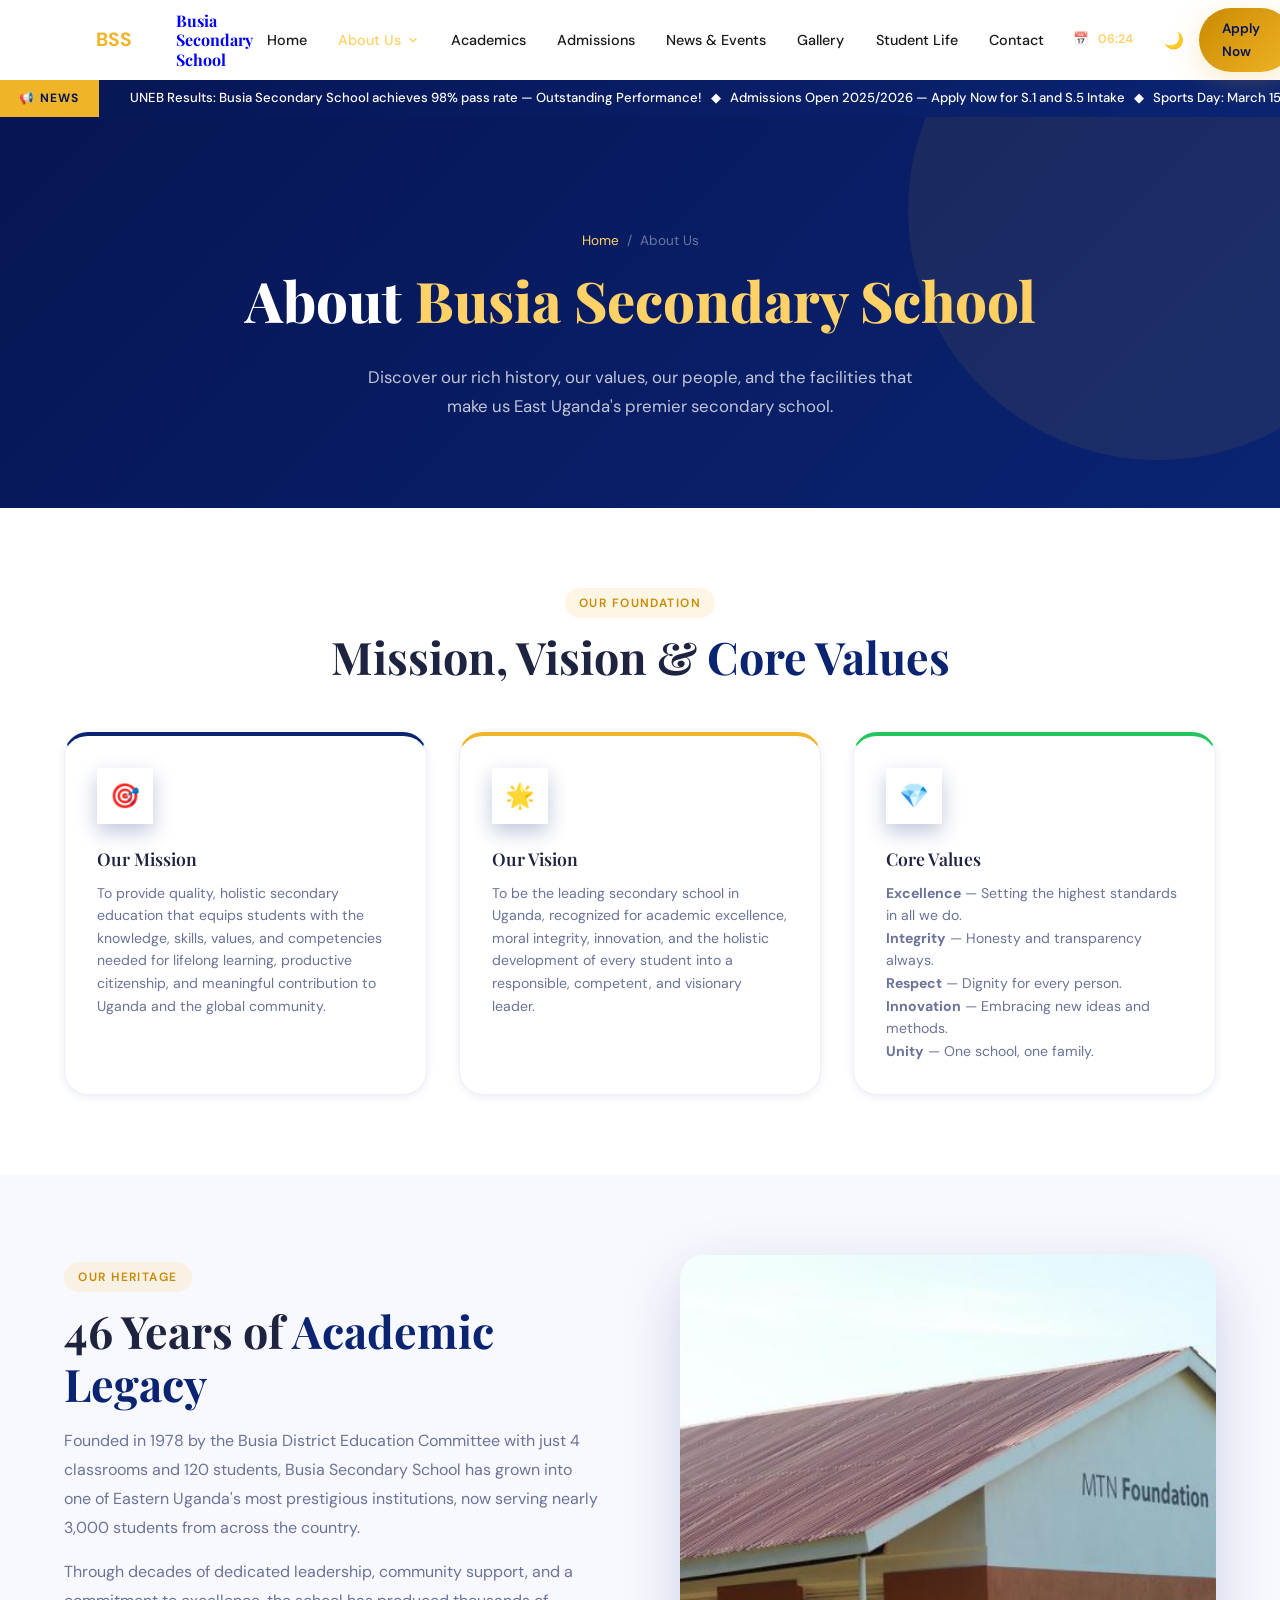
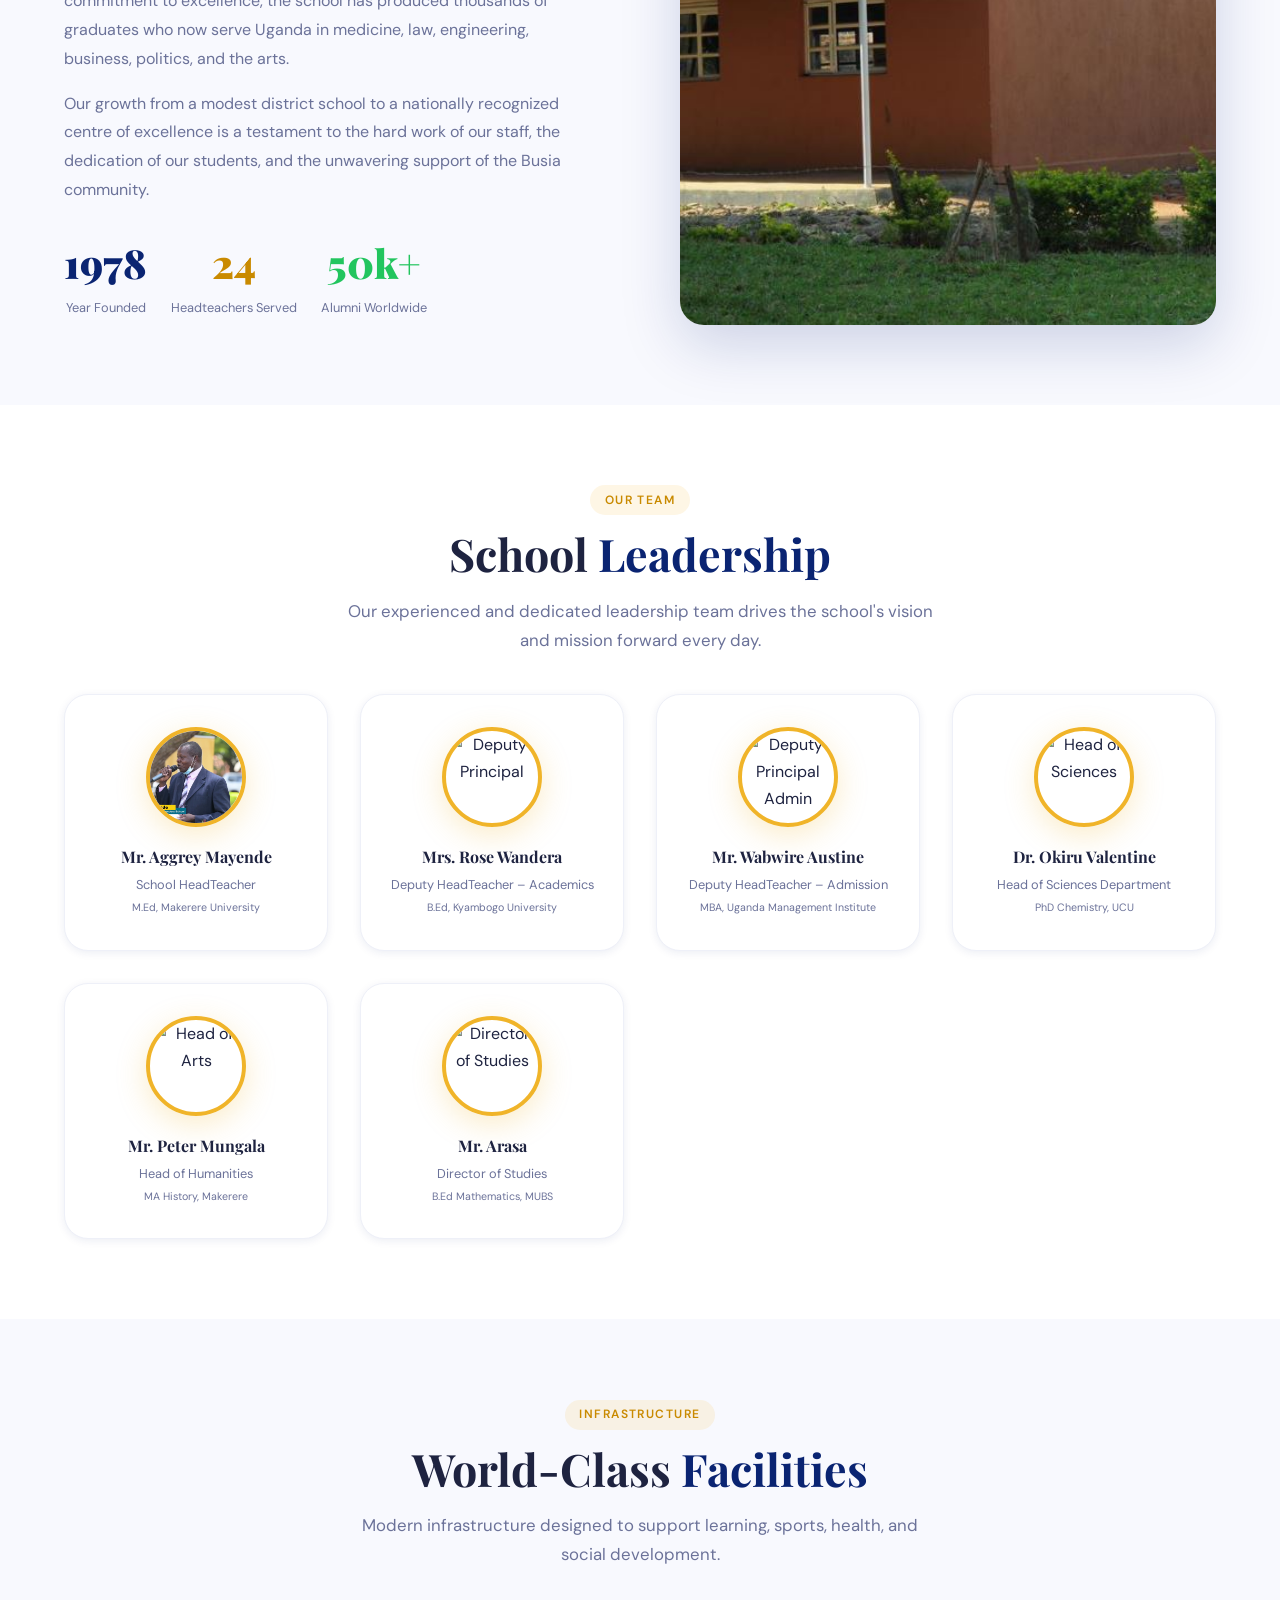
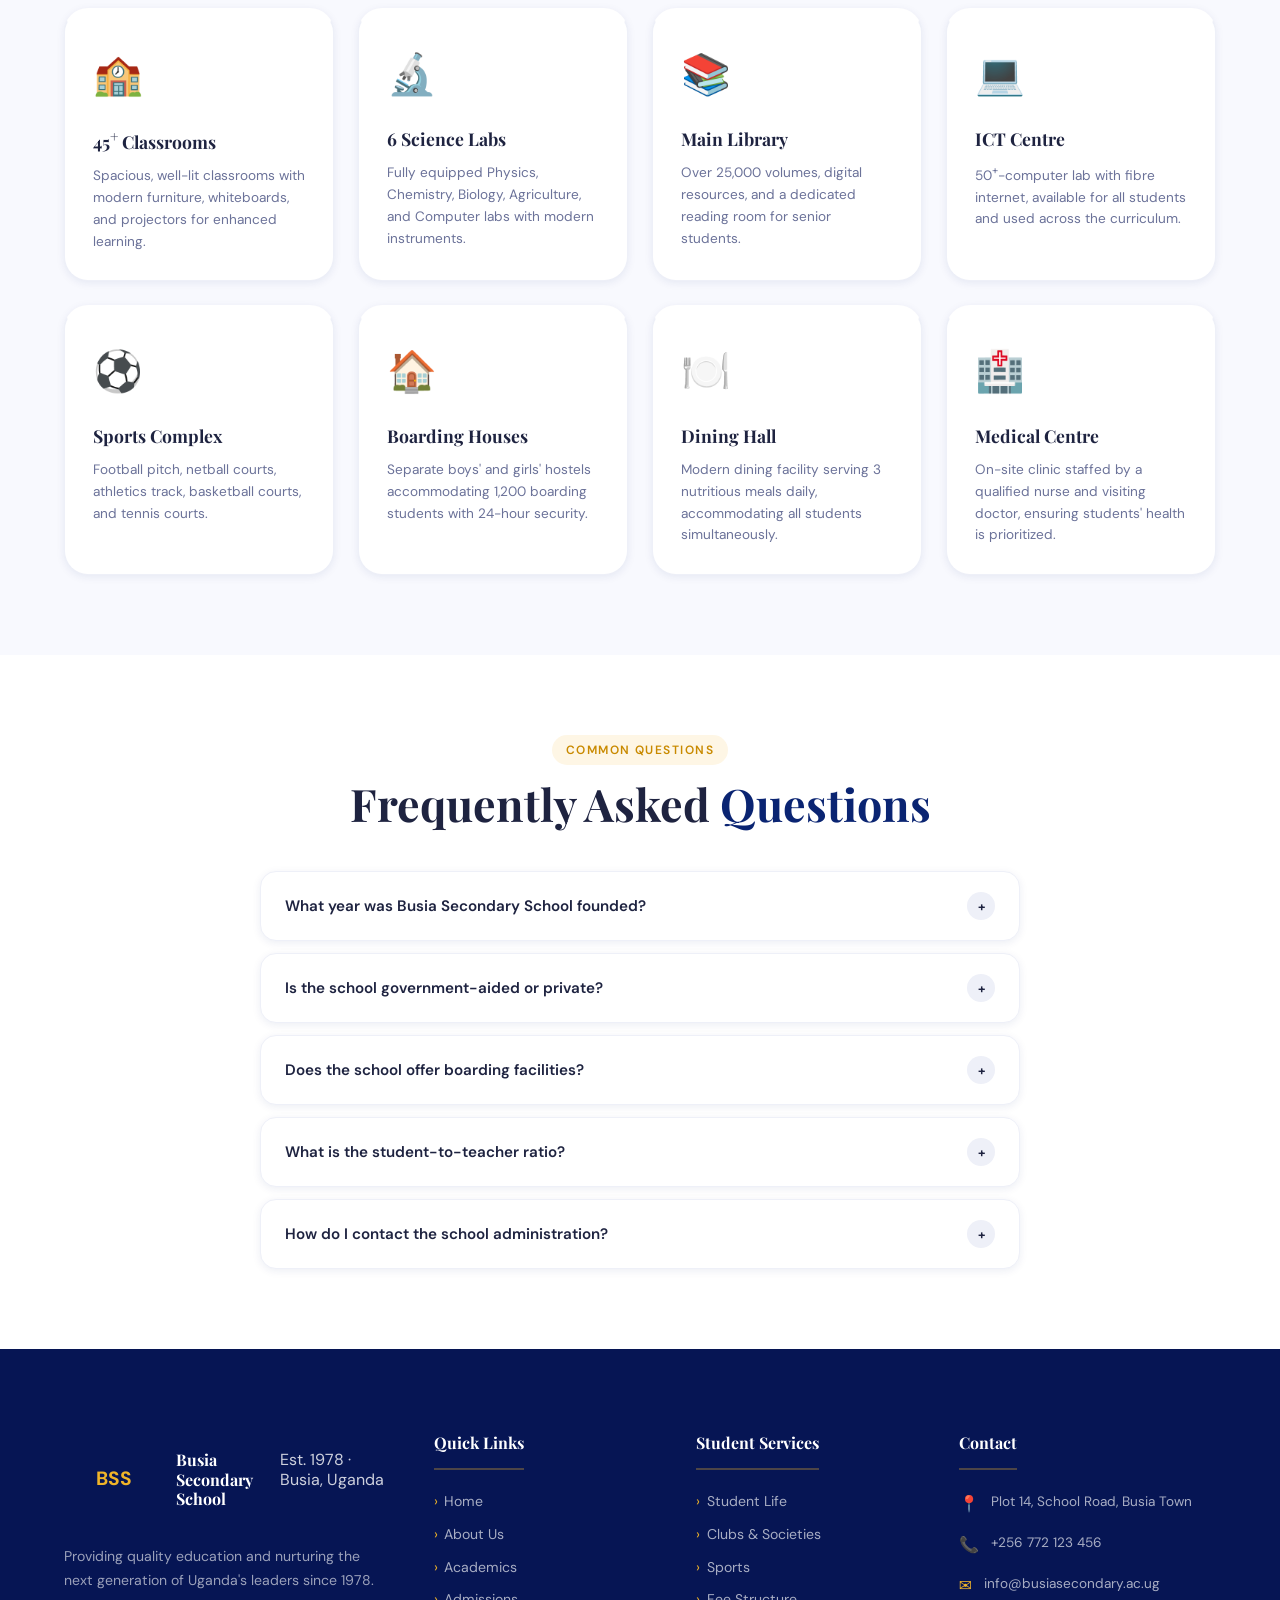
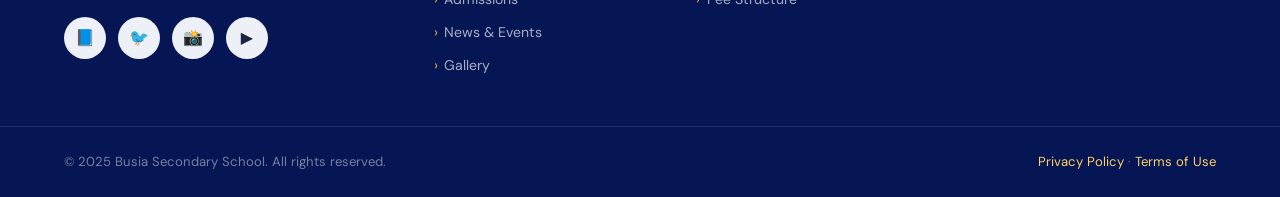
==== commit e22c275d: "Fix: Added the font awesome icons in the project" ====
--- a/about.html
+++ b/about.html
@@ -13,7 +13,7 @@
 <!-- NAVBAR (shared) -->
 <nav id="navbar" role="navigation" aria-label="Main navigation">
   <div class="container">
-    <a href="index.html" class="nav-logo"><div class="nav-logo-icon">BSS</div><div class="nav-logo-text"><strong>Busia Secondary School</strong><span>Est. 1978 · Busia, Uganda</span></div></a>
+    <a href="index.html" class="nav-logo"><div class="nav-logo-icon">BSS</div><div class="nav-logo-text"><strong>Busia Secondary School</strong></div></a>
     <ul class="nav-menu">
       <li><a href="index.html" class="nav-link">Home</a></li>
       <li class="nav-item"><a href="about.html" class="nav-link active">About Us <svg class="chevron" viewBox="0 0 24 24" fill="none" stroke="currentColor" stroke-width="2.5"><path d="M6 9l6 6 6-6"/></svg></a><div class="dropdown"><a href="#mission">Mission & Vision</a><a href="#history">School History</a><a href="#staff">Faculty & Staff</a><a href="#facilities">Facilities</a></div></li>
@@ -90,7 +90,7 @@
           </div>
           <div style="text-align:center">
             <div style="font-family:var(--font-display);font-size:2.5rem;font-weight:900;color:var(--gold-dark)">24</div>
-            <div style="font-size:.8rem;color:var(--text-light)">Principals Served</div>
+            <div style="font-size:.8rem;color:var(--text-light)">Headteachers Served</div>
           </div>
           <div style="text-align:center">
             <div style="font-family:var(--font-display);font-size:2.5rem;font-weight:900;color:var(--success)">50k+</div>
@@ -99,7 +99,7 @@
         </div>
       </div>
       <div class="welcome-img-wrap reveal reveal-delay-2">
-        <img src="https://images.unsplash.com/photo-1503676260728-1c00da094a0b?w=600&q=80" alt="School building" class="welcome-img" loading="lazy"/>
+        <img src="images/Busia-SS-classroom-after.jpg" alt="School building" class="welcome-img" loading="lazy"/>
       </div>
     </div>
   </div>
@@ -115,33 +115,33 @@
     </div>
     <div class="leadership-grid">
       <div class="leader-card reveal">
-        <img src="https://i.pravatar.cc/100?img=51" alt="Principal" class="leader-photo"/>
-        <div class="leader-name">Mr. John Wafula Okech</div>
-        <div class="leader-role">School Principal<br/><small style="color:var(--text-light)">M.Ed, Makerere University</small></div>
+        <img src="images/mayende.jpg" alt="Principal" class="leader-photo"/>
+        <div class="leader-name">Mr. Aggrey Mayende</div>
+        <div class="leader-role">School HeadTeacher<br/><small style="color:var(--text-light)">M.Ed, Makerere University</small></div>
       </div>
       <div class="leader-card reveal reveal-delay-1">
         <img src="https://i.pravatar.cc/100?img=33" alt="Deputy Principal" class="leader-photo"/>
-        <div class="leader-name">Mrs. Esther Nalwanga</div>
-        <div class="leader-role">Deputy Principal – Academics<br/><small style="color:var(--text-light)">B.Ed, Kyambogo University</small></div>
+        <div class="leader-name">Mrs. Rose Wandera</div>
+        <div class="leader-role">Deputy HeadTeacher – Academics<br/><small style="color:var(--text-light)">B.Ed, Kyambogo University</small></div>
       </div>
       <div class="leader-card reveal reveal-delay-2">
         <img src="https://i.pravatar.cc/100?img=15" alt="Deputy Principal Admin" class="leader-photo"/>
-        <div class="leader-name">Mr. Patrick Ochieng</div>
-        <div class="leader-role">Deputy Principal – Admin<br/><small style="color:var(--text-light)">MBA, Uganda Management Institute</small></div>
+        <div class="leader-name">Mr. Wabwire Austine</div>
+        <div class="leader-role">Deputy HeadTeacher – Admission<br/><small style="color:var(--text-light)">MBA, Uganda Management Institute</small></div>
       </div>
       <div class="leader-card reveal reveal-delay-3">
         <img src="https://i.pravatar.cc/100?img=22" alt="Head of Sciences" class="leader-photo"/>
-        <div class="leader-name">Dr. Sarah Achieng</div>
+        <div class="leader-name">Dr. Okiru Valentine</div>
         <div class="leader-role">Head of Sciences Department<br/><small style="color:var(--text-light)">PhD Chemistry, UCU</small></div>
       </div>
       <div class="leader-card reveal">
         <img src="https://i.pravatar.cc/100?img=60" alt="Head of Arts" class="leader-photo"/>
-        <div class="leader-name">Mr. James Mugisha</div>
+        <div class="leader-name">Mr. Peter Mungala</div>
         <div class="leader-role">Head of Humanities<br/><small style="color:var(--text-light)">MA History, Makerere</small></div>
       </div>
       <div class="leader-card reveal reveal-delay-1">
         <img src="https://i.pravatar.cc/100?img=47" alt="Director of Studies" class="leader-photo"/>
-        <div class="leader-name">Mrs. Rose Akello</div>
+        <div class="leader-name">Mr. Arasa</div>
         <div class="leader-role">Director of Studies<br/><small style="color:var(--text-light)">B.Ed Mathematics, MUBS</small></div>
       </div>
     </div>
@@ -157,10 +157,10 @@
       <p class="section-subtitle">Modern infrastructure designed to support learning, sports, health, and social development.</p>
     </div>
     <div style="display:grid;grid-template-columns:repeat(auto-fill,minmax(250px,1fr));gap:1.5rem">
-      <div class="subject-card reveal"><div class="subject-icon">🏫</div><div class="subject-name">45 Classrooms</div><div class="subject-desc">Spacious, well-lit classrooms with modern furniture, whiteboards, and projectors for enhanced learning.</div></div>
+      <div class="subject-card reveal"><div class="subject-icon">🏫</div><div class="subject-name">45<sup>+</sup> Classrooms</div><div class="subject-desc">Spacious, well-lit classrooms with modern furniture, whiteboards, and projectors for enhanced learning.</div></div>
       <div class="subject-card reveal reveal-delay-1"><div class="subject-icon">🔬</div><div class="subject-name">6 Science Labs</div><div class="subject-desc">Fully equipped Physics, Chemistry, Biology, Agriculture, and Computer labs with modern instruments.</div></div>
       <div class="subject-card reveal reveal-delay-2"><div class="subject-icon">📚</div><div class="subject-name">Main Library</div><div class="subject-desc">Over 25,000 volumes, digital resources, and a dedicated reading room for senior students.</div></div>
-      <div class="subject-card reveal reveal-delay-3"><div class="subject-icon">💻</div><div class="subject-name">ICT Centre</div><div class="subject-desc">100-computer lab with fibre internet, available for all students and used across the curriculum.</div></div>
+      <div class="subject-card reveal reveal-delay-3"><div class="subject-icon">💻</div><div class="subject-name">ICT Centre</div><div class="subject-desc">50<sup>+</sup>-computer lab with fibre internet, available for all students and used across the curriculum.</div></div>
       <div class="subject-card reveal"><div class="subject-icon">⚽</div><div class="subject-name">Sports Complex</div><div class="subject-desc">Football pitch, netball courts, athletics track, basketball courts, and tennis courts.</div></div>
       <div class="subject-card reveal reveal-delay-1"><div class="subject-icon">🏠</div><div class="subject-name">Boarding Houses</div><div class="subject-desc">Separate boys' and girls' hostels accommodating 1,200 boarding students with 24-hour security.</div></div>
       <div class="subject-card reveal reveal-delay-2"><div class="subject-icon">🍽️</div><div class="subject-name">Dining Hall</div><div class="subject-desc">Modern dining facility serving 3 nutritious meals daily, accommodating all students simultaneously.</div></div>
--- a/css/style.css
+++ b/css/style.css
@@ -235,19 +235,17 @@
   font-size: 1.2rem; font-weight: 700; color: var(--gold);
   flex-shrink: 0;
 }
-.nav-logo-text { line-height: 1.2; }
+.nav-logo-text { 
+  line-height: 1.2; 
+  display: flex;
+  flex-direction: row;
+}
 .nav-logo-text strong {
   display: block;
   font-family: var(--font-display);
   font-size: 1rem; font-weight: 700;
-  color: var(--white);
+  color: blue;
   transition: color .3s;
-}
-.nav-logo-text span {
-  font-size: .7rem; font-weight: 500;
-  color: var(--gold-light);
-  letter-spacing: .05em;
-  text-transform: uppercase;
 }
 #navbar.scrolled .nav-logo-text strong { color: var(--text); }
 #navbar.scrolled .nav-logo-text span  { color: var(--text-light); }
@@ -325,13 +323,13 @@
 .hamburger {
   display: none; flex-direction: column; gap: 5px;
   width: 38px; height: 38px; padding: 8px;
-  background: rgba(255,255,255,.15);
+  background: rgba(255, 255, 255, 0.15);
   border-radius: var(--radius-sm);
   transition: background .2s;
 }
 .hamburger span {
   display: block; height: 2px;
-  background: var(--white);
+  background: var(--dm-bg);
   border-radius: 2px;
   transition: all .3s var(--ease);
 }
@@ -911,12 +909,16 @@
 [data-theme="dark"] .info-card { background: var(--dm-surface); border-color: var(--dm-border); }
 .info-card:hover { transform: translateY(-5px); box-shadow: var(--shadow-md); }
 .info-card-icon {
-  width: 56px; height: 56px; border-radius: var(--radius-md);
-  background: linear-gradient(135deg, var(--primary), var(--primary-light));
-  display: flex; align-items: center; justify-content: center;
-  font-size: 1.5rem; margin-bottom: 1.25rem;
+  width: 56px; 
+  height: 56px; 
+  display: flex; 
+  align-items: center; 
+  justify-content: center;
+  font-size: 1.5rem; 
+  margin-bottom: 1.25rem;
   box-shadow: 0 8px 20px rgba(10,36,114,.25);
 }
+
 .info-card-title { font-family: var(--font-display); font-weight: 600; font-size: 1.1rem; margin-bottom: .5rem; }
 .info-card-text { font-size: .88rem; color: var(--text-light); line-height: 1.6; }
 
